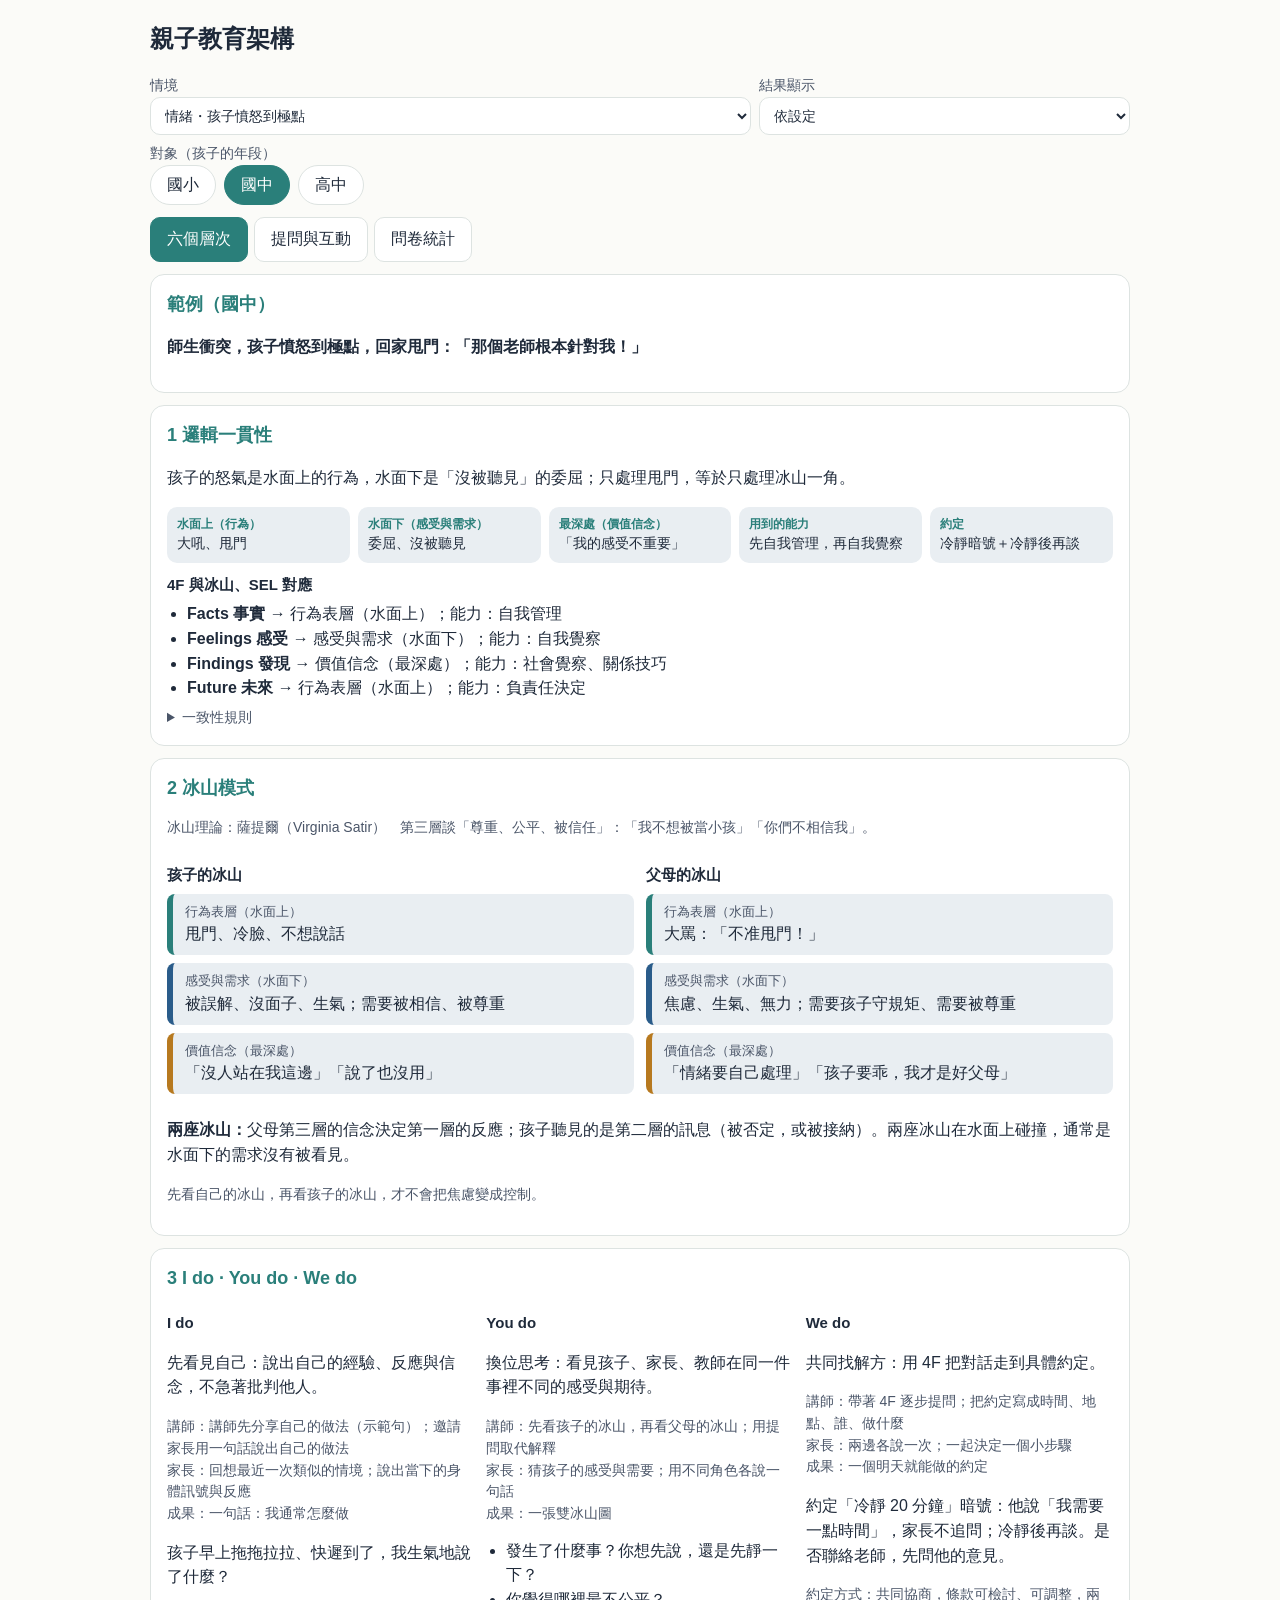
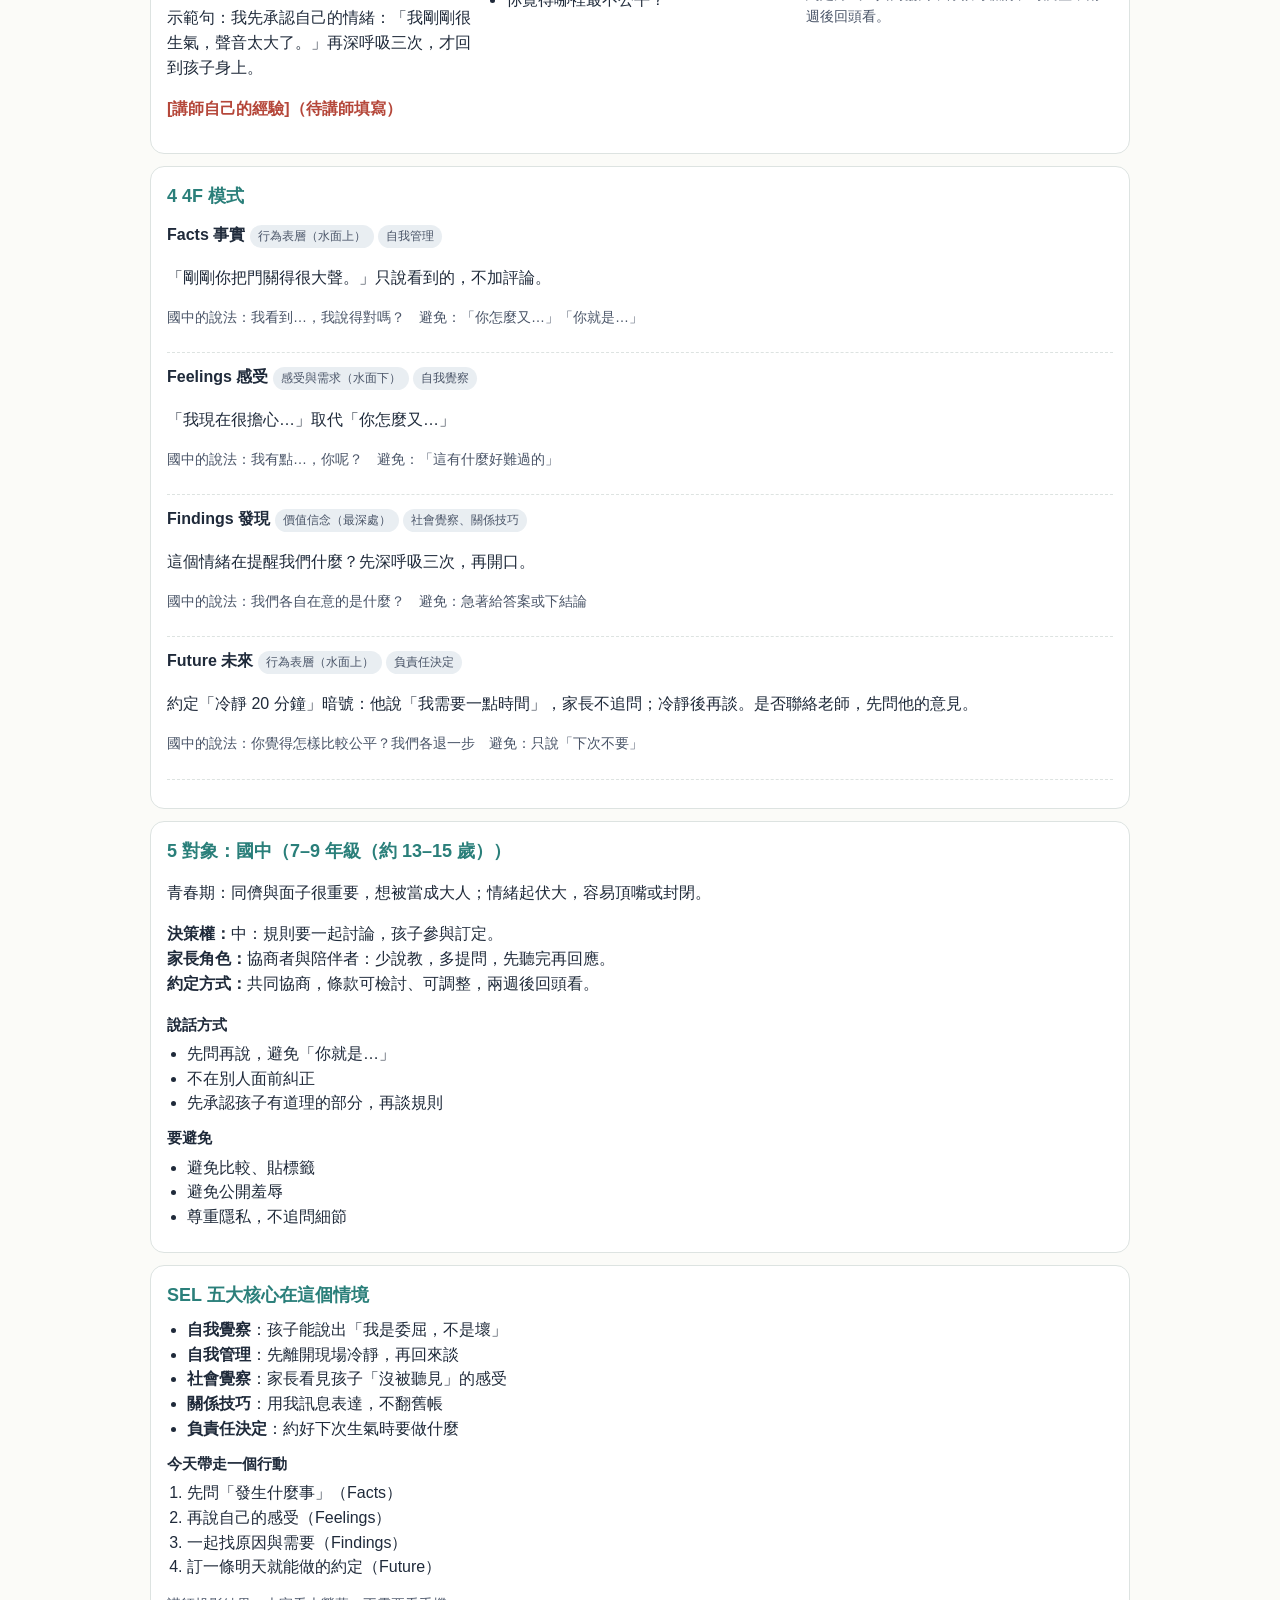
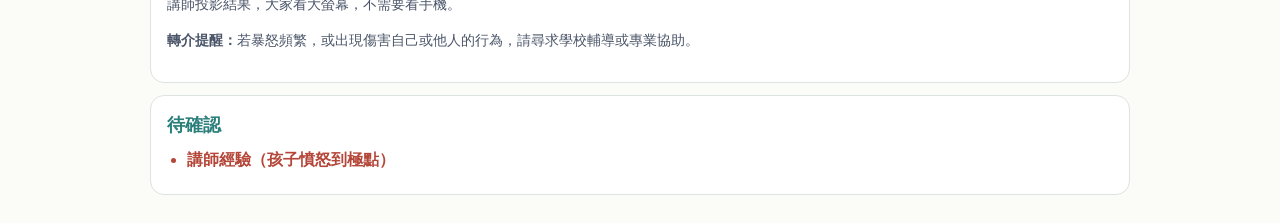
==== demo-offline.html @ 383fe9ce "升級為六個層次：邏輯一貫性、冰山、I do/You do/We do、4F、國小國中高中對象、提問互動；新增家長／學生問卷統計與落差分析，情境擴充為 8 個 Co-Authored-By: Claud" ====
<!doctype html>
<html lang="zh-Hant"><head><meta charset="utf-8"><meta name="viewport" content="width=device-width,initial-scale=1">
<title>親子教育架構</title>
<style>
:root{--ink:#1F2A3A;--mut:#4A5568;--line:#DDE3E1;--bg:#FBFBF8;--card:#fff;--teal:#2A7F7A;--amber:#B7791F;--red:#B5473A;--blue:#2A5C8A;--track:#E9EEF2}
@media (prefers-color-scheme: dark){:root:not([data-theme="light"]){--ink:#E6EDF3;--mut:#A9B4C2;--line:#2F3B4C;--bg:#161C26;--card:#1E2733;--teal:#5FC4BD;--amber:#E9B872;--red:#F08A7E;--blue:#7DB4E6;--track:#2C3745}}
:root[data-theme="dark"]{--ink:#E6EDF3;--mut:#A9B4C2;--line:#2F3B4C;--bg:#161C26;--card:#1E2733;--teal:#5FC4BD;--amber:#E9B872;--red:#F08A7E;--blue:#7DB4E6;--track:#2C3745}
*{box-sizing:border-box}
body{margin:0;background:var(--bg);color:var(--ink);font-family:'Noto Sans TC',Arial,sans-serif;padding:16px;line-height:1.55}
.wrap{max-width:980px;margin:0 auto}
h1{font-size:24px;margin:4px 0 10px}
h2{font-size:18px;color:var(--teal);margin:0 0 8px}
h3{font-size:15px;margin:10px 0 4px}
label{display:block;font-size:14px;color:var(--mut);margin-top:8px}
select,button,textarea,input[type=text]{font:inherit;padding:9px 10px;border-radius:10px;border:1px solid var(--line);background:var(--card);color:var(--ink);width:100%}
button{cursor:pointer;width:auto}
button.primary{background:var(--teal);color:#fff;border-color:var(--teal)}
.row{display:flex;gap:8px;flex-wrap:wrap;align-items:center}
.seg button{border-radius:999px;padding:7px 16px}
.seg button.on,.tabs button.on{background:var(--teal);color:#fff;border-color:var(--teal)}
.tabs{display:flex;gap:6px;margin:12px 0;flex-wrap:wrap}
.tabs button{border-radius:10px;padding:9px 16px}
.card{background:var(--card);border:1px solid var(--line);border-radius:14px;padding:16px;margin:12px 0}
.grid{display:grid;grid-template-columns:repeat(auto-fit,minmax(260px,1fr));gap:12px}
.layerrow{border-left:6px solid var(--teal);background:var(--track);border-radius:8px;padding:8px 12px;margin:8px 0}
.layerrow.l2{border-color:var(--blue)}.layerrow.l3{border-color:var(--amber)}
.layerrow small{display:block;color:var(--mut)}
.chain{display:flex;flex-wrap:wrap;gap:8px;align-items:stretch;margin:8px 0}
.chain div{flex:1 1 150px;background:var(--track);border-radius:10px;padding:8px 10px;font-size:14px}
.chain b{display:block;font-size:12px;color:var(--teal)}
.tag{display:inline-block;font-size:12px;padding:2px 8px;border-radius:999px;background:var(--track);color:var(--mut);margin:2px 4px 2px 0}
.tag.warn{background:#F6D8D3;color:#7A2A20}
.todo{color:var(--red);font-weight:700}
.mut{color:var(--mut);font-size:14px}
ul,ol{padding-left:20px;margin:6px 0}
.bar{display:flex;align-items:center;gap:8px;margin:3px 0;font-size:13px}
.bar .t{flex:0 0 36px;color:var(--mut)}
.bar .track{flex:1;height:14px;background:var(--track);border-radius:7px;overflow:hidden}
.bar .fill{height:100%;border-radius:7px}
.bar .v{flex:0 0 44px;text-align:right}
.item{margin:12px 0;padding-bottom:10px;border-bottom:1px dashed var(--line)}
.ok{color:var(--teal);font-weight:700}.bad{color:var(--red);font-weight:700}
.hidden{display:none}
.rank{display:flex;gap:10px;align-items:flex-start;margin:8px 0}
.rank .n{flex:0 0 28px;height:28px;border-radius:50%;background:var(--teal);color:#fff;text-align:center;line-height:28px;font-weight:700}
</style></head>
<body><div class="wrap">
<h1>親子教育架構</h1>
<div class="row">
  <div style="flex:2 1 260px"><label>情境<select id="sit"></select></label></div>
  <div style="flex:1 1 200px"><label>結果顯示<select id="rd"><option value="">依設定</option><option value="projector">講師投影</option><option value="phone">家長／學生看手機</option></select></label></div>
</div>
<label>對象（孩子的年段）</label>
<div class="row seg" id="aud"></div>
<div class="tabs" id="tabs"></div>
<div id="view"></div>
</div>
<script>window.FW_EMBED={
  "name": "親子教育架構",
  "version": "2.0.0",
  "status": "draft（待講師確認標註為 TODO 的欄位）",
  "layers": [
    {
      "id": "coherence",
      "label": "1 邏輯一貫性",
      "desc": "同一個情境，從行為到約定一條線走到底。"
    },
    {
      "id": "iceberg",
      "label": "2 冰山模式",
      "desc": "先孩子、後父母；三層：行為表層、感受與需求、價值信念。"
    },
    {
      "id": "stages",
      "label": "3 I do · You do · We do",
      "desc": "先看自己，再看對方，最後一起找解方。"
    },
    {
      "id": "fourF",
      "label": "4 4F 模式",
      "desc": "Facts → Feelings → Findings → Future，對應冰山由上往下再回到水面。"
    },
    {
      "id": "audience",
      "label": "5 對象：國小／國中／高中",
      "desc": "步驟不變，語氣、決策權與約定方式依年段調整。"
    },
    {
      "id": "interaction",
      "label": "6 提問與互動",
      "desc": "提問階梯、猜一猜、配對、排序、承諾；家長／學生問卷統計，並看見兩邊的落差。"
    }
  ],
  "core": {
    "stages": [
      {
        "id": "ido",
        "label": "I do",
        "purpose": "先看見自己：說出自己的經驗、反應與信念，不急著批判他人。",
        "leaderMoves": [
          "講師先分享自己的做法（示範句）",
          "邀請家長用一句話說出自己的做法"
        ],
        "participantMoves": [
          "回想最近一次類似的情境",
          "說出當下的身體訊號與反應"
        ],
        "output": "一句話：我通常怎麼做",
        "icebergLink": "先看自己的冰山（父母）"
      },
      {
        "id": "youdo",
        "label": "You do",
        "purpose": "換位思考：看見孩子、家長、教師在同一件事裡不同的感受與期待。",
        "leaderMoves": [
          "先看孩子的冰山，再看父母的冰山",
          "用提問取代解釋"
        ],
        "participantMoves": [
          "猜孩子的感受與需要",
          "用不同角色各說一句話"
        ],
        "output": "一張雙冰山圖",
        "icebergLink": "孩子的冰山 ⇄ 父母的冰山"
      },
      {
        "id": "wedo",
        "label": "We do",
        "purpose": "共同找解方：用 4F 把對話走到具體約定。",
        "leaderMoves": [
          "帶著 4F 逐步提問",
          "把約定寫成時間、地點、誰、做什麼"
        ],
        "participantMoves": [
          "兩邊各說一次",
          "一起決定一個小步驟"
        ],
        "output": "一個明天就能做的約定",
        "icebergLink": "把新做法帶回水面"
      }
    ],
    "fourF": [
      {
        "id": "facts",
        "label": "Facts 事實",
        "prompt": "發生了什麼事？只還原過程，不評論。",
        "avoid": "「你怎麼又…」「你就是…」"
      },
      {
        "id": "feelings",
        "label": "Feelings 感受",
        "prompt": "你當下的心情如何？哪一部分最挫折、最開心？",
        "avoid": "「這有什麼好難過的」"
      },
      {
        "id": "findings",
        "label": "Findings 發現",
        "prompt": "找出原因與需要：這個情緒或行為在提醒我們什麼？",
        "avoid": "急著給答案或下結論"
      },
      {
        "id": "future",
        "label": "Future 未來",
        "prompt": "約定具體的下一步：時間、地點、誰、做什麼。",
        "avoid": "只說「下次不要」"
      }
    ],
    "fourFOrder": [
      "facts",
      "feelings",
      "findings",
      "future"
    ],
    "fourFToIceberg": {
      "facts": "behavior",
      "feelings": "feeling",
      "findings": "belief",
      "future": "behavior"
    },
    "fourFToSEL": {
      "facts": [
        "self_management"
      ],
      "feelings": [
        "self_awareness"
      ],
      "findings": [
        "social_awareness",
        "relationship_skills"
      ],
      "future": [
        "responsible_decision"
      ]
    },
    "sel": [
      {
        "id": "self_awareness",
        "label": "自我覺察",
        "desc": "知道自己的情緒、想法與價值",
        "taiyu": "知輕重、幾兩重"
      },
      {
        "id": "self_management",
        "label": "自我管理",
        "desc": "調整情緒與行為，不被情緒牽著走",
        "taiyu": "知吃知穿，知分寸"
      },
      {
        "id": "social_awareness",
        "label": "社會覺察",
        "desc": "理解他人的立場與感受",
        "taiyu": "目色好"
      },
      {
        "id": "relationship_skills",
        "label": "關係技巧",
        "desc": "溝通、合作與解決衝突",
        "taiyu": "互相、人情留一線"
      },
      {
        "id": "responsible_decision",
        "label": "負責任決定",
        "desc": "考慮後果，做出合宜的選擇",
        "taiyu": "做人要有肩胛頭"
      }
    ],
    "iceberg": {
      "note": "冰山理論：薩提爾（Virginia Satir）",
      "layers": [
        {
          "id": "behavior",
          "label": "行為表層（水面上）",
          "desc": "看得到的：吼叫、拖延、頂嘴、冷戰。"
        },
        {
          "id": "feeling",
          "label": "感受與需求（水面下）",
          "desc": "委屈、焦慮、害怕、想被理解、想被認同。"
        },
        {
          "id": "belief",
          "label": "價值信念（最深處）",
          "desc": "「我必須…」「這樣才是好孩子」。"
        }
      ],
      "displayOrder": [
        "child",
        "parent"
      ],
      "interplay": "父母第三層的信念決定第一層的反應；孩子聽見的是第二層的訊息（被否定，或被接納）。兩座冰山在水面上碰撞，通常是水面下的需求沒有被看見。",
      "rule": "先看自己的冰山，再看孩子的冰山，才不會把焦慮變成控制。"
    },
    "systemLayers": [
      "家庭",
      "親子互動",
      "學校",
      "社會"
    ],
    "systemQuestion": "別只問「孩子為什麼這麼沒自制力」，先問「是什麼環境，讓他離不開？」",
    "coherenceRules": [
      "同一個情境從頭到尾只用一個例子，不中途換例。",
      "4F 與冰山對應：Facts→行為、Feelings→感受與需求、Findings→價值信念、Future→把新做法帶回水面。",
      "每個 SEL 核心在情境中都有具體的行動，五個同時運作。",
      "約定要包含時間、地點、誰、做什麼，並有檢討的時間。",
      "不同年段步驟順序不變，改變的是語氣、決策權與約定方式。"
    ],
    "closingSteps": [
      "先問「發生什麼事」（Facts）",
      "再說自己的感受（Feelings）",
      "一起找原因與需要（Findings）",
      "訂一條明天就能做的約定（Future）"
    ],
    "questionBank": {
      "elementary": {
        "behavior": [
          "發生了什麼事？你看到什麼？",
          "你做了什麼？"
        ],
        "feeling": [
          "你是生氣、難過，還是害怕？",
          "你身體哪裡有感覺？"
        ],
        "belief": [
          "你心裡有沒有想：我是不是…？",
          "你最希望大人怎麼做？"
        ],
        "future": [
          "我們選一個辦法試試看好嗎？",
          "你想選哪一個？"
        ]
      },
      "junior": {
        "behavior": [
          "剛剛發生了什麼？你想先說，還是先靜一下？",
          "當時你做了什麼？"
        ],
        "feeling": [
          "你當時最在意的是什麼？",
          "你心裡是什麼感覺？"
        ],
        "belief": [
          "你覺得哪裡最不公平？",
          "你希望別人怎麼看你？"
        ],
        "future": [
          "你覺得怎樣比較公平？",
          "我們各退一步，你想怎麼試？"
        ]
      },
      "senior": {
        "behavior": [
          "我想先確認事實，我理解的對嗎？",
          "你想怎麼描述剛剛的狀況？"
        ],
        "feeling": [
          "這件事讓你有什麼感覺？我擔心…，你怎麼看？",
          "你最需要什麼？"
        ],
        "belief": [
          "這件事對你重要在哪裡？",
          "你最在意的價值是什麼？"
        ],
        "future": [
          "你的提案是什麼？",
          "我能怎麼配合？"
        ]
      }
    },
    "interactionTemplates": [
      {
        "id": "poll",
        "type": "poll",
        "stage": "opening",
        "title": "最近有這種情況嗎？",
        "instruction": "勾選孩子最近一個月的情況（不記名）。"
      },
      {
        "id": "ido_scale",
        "type": "scale",
        "stage": "ido",
        "title": "當下的強度",
        "instruction": "遇到這種情況，我當下的情緒強度是 1–5？"
      },
      {
        "id": "ido_reflect",
        "type": "reflect",
        "stage": "ido",
        "title": "我通常怎麼做",
        "instruction": "用一句話說出你的做法。"
      },
      {
        "id": "youdo_guess",
        "type": "guess",
        "stage": "youdo",
        "title": "猜一猜孩子的冰山",
        "instruction": "先看行為，第二下揭曉感受與需求，第三下揭曉信念。",
        "reveal": "click"
      },
      {
        "id": "youdo_match",
        "type": "match",
        "stage": "youdo",
        "title": "放進冰山三層",
        "instruction": "把三句話分別放進冰山的三層。"
      },
      {
        "id": "youdo_roleswap",
        "type": "roleswap",
        "stage": "youdo",
        "title": "角色換位",
        "instruction": "用孩子、家長各說一句話。"
      },
      {
        "id": "wedo_order",
        "type": "order",
        "stage": "wedo",
        "title": "4F 排排看",
        "instruction": "把四句話排成 Facts → Feelings → Findings → Future。"
      },
      {
        "id": "wedo_commit",
        "type": "commit",
        "stage": "wedo",
        "title": "明天就能做的約定",
        "instruction": "寫下：時間、地點、誰、做什麼。"
      },
      {
        "id": "closing_reflect",
        "type": "reflect",
        "stage": "closing",
        "title": "我要帶走的一個行動",
        "instruction": "從今天的四個步驟中，選一個明天先做。"
      }
    ]
  },
  "audiences": {
    "elementary": {
      "label": "國小",
      "grades": "1–6 年級（約 7–12 歲）",
      "developmental": "情緒詞彙有限，需要大人幫忙命名情緒；規則與後果要具體、可看見；對「被愛、被肯定」非常敏感。",
      "autonomy": "低到中：大人主導，孩子在 2–3 個選項中選擇。",
      "parentRole": "示範者與引導者：先示範怎麼說，再邀請孩子跟著說。",
      "icebergDepth": "第三層用簡單句：「我是不是不夠好？」「爸媽是不是不喜歡我？」，不談抽象價值。",
      "language": [
        "短句，一次只問一件事",
        "用情緒卡、情緒溫度計（1–5）幫孩子找詞",
        "用「你是不是…？」給選項，少用「你為什麼…？」"
      ],
      "fourFStyle": {
        "facts": "我看到／我聽到…（一句話）",
        "feelings": "你是生氣、難過，還是害怕？",
        "findings": "你需要我陪你，還是需要一點時間？",
        "future": "我們從這兩個辦法選一個"
      },
      "interactionStyle": "圖卡、情緒溫度計、二選一",
      "contractStyle": "家長帶領、孩子二選一，貼在家裡，每天簡單檢查。",
      "cautions": [
        "避免長篇說理",
        "避免當眾糾正",
        "先安撫身體（抱一下、深呼吸），再說道理"
      ]
    },
    "junior": {
      "label": "國中",
      "grades": "7–9 年級（約 13–15 歲）",
      "developmental": "青春期：同儕與面子很重要，想被當成大人；情緒起伏大，容易頂嘴或封閉。",
      "autonomy": "中：規則要一起討論，孩子參與訂定。",
      "parentRole": "協商者與陪伴者：少說教，多提問，先聽完再回應。",
      "icebergDepth": "第三層談「尊重、公平、被信任」：「我不想被當小孩」「你們不相信我」。",
      "language": [
        "先問再說，避免「你就是…」",
        "不在別人面前糾正",
        "先承認孩子有道理的部分，再談規則"
      ],
      "fourFStyle": {
        "facts": "我看到…，我說得對嗎？",
        "feelings": "我有點…，你呢？",
        "findings": "我們各自在意的是什麼？",
        "future": "你覺得怎樣比較公平？我們各退一步"
      },
      "interactionStyle": "匿名投票、角色換位、情境選擇",
      "contractStyle": "共同協商，條款可檢討、可調整，兩週後回頭看。",
      "cautions": [
        "避免比較、貼標籤",
        "避免公開羞辱",
        "尊重隱私，不追問細節"
      ]
    },
    "senior": {
      "label": "高中",
      "grades": "10–12 年級（約 16–18 歲）",
      "developmental": "接近成人：在意自我認同與未來（升學、人生方向）；壓力來自課業與選擇；需要被當成對等的夥伴。",
      "autonomy": "高：孩子提案、為決定負責，家長提供資源與意見。",
      "parentRole": "顧問與後盾：先問「你需要我做什麼？」，徵求同意後才給建議。",
      "icebergDepth": "第三層可談價值與未來：「我的人生由誰決定？」「我必須成功才有價值嗎？」",
      "language": [
        "用平等的語氣：「我想跟你討論…」",
        "先徵求同意：「我可以說說我的擔心嗎？」",
        "決定權留給孩子，同時說明自己的底線"
      ],
      "fourFStyle": {
        "facts": "我想先確認事實…",
        "feelings": "我擔心…，你的想法是？",
        "findings": "這件事對你重要在哪裡？",
        "future": "你的提案是什麼？我能怎麼配合？"
      },
      "interactionStyle": "開放式討論、利弊分析、孩子提案",
      "contractStyle": "孩子先提案、家長回饋，設定檢核指標與例外條款。",
      "cautions": [
        "避免替孩子做決定",
        "避免用金錢或愛當條件",
        "涉及安全或健康時，說明底線並尋求專業協助"
      ]
    }
  },
  "survey": {
    "note": "與 sihu-parent-survey 的 config.js GROUPS 相同；選項文字必須完全一致。",
    "groups": [
      {
        "key": "emotion",
        "name": "情緒",
        "items": [
          "容易生氣、煩躁",
          "焦慮、緊張",
          "難過、低落",
          "課業升學壓力大",
          "不說出自己的感受",
          "沒有明顯困擾"
        ]
      },
      {
        "key": "behavior",
        "name": "行為",
        "items": [
          "衝動、頂嘴",
          "拖延、要一直催",
          "過度使用手機網路",
          "不遵守規範",
          "遇到困難就逃避",
          "沒有明顯困擾"
        ]
      },
      {
        "key": "social",
        "name": "人際",
        "items": [
          "與孩子溝通時，經常演變成責備、爭吵或冷戰",
          "與同學容易發生爭執或意見衝突",
          "覺得自己沒有知心朋友，或常感到被孤立",
          "曾遭遇言語嘲諷、排擠、欺負或網路霸凌",
          "不容易表達自己的想法，也不敢拒絕他人的要求",
          "家長與教師對孩子的管教方式或期待不同",
          "近期沒有明顯的人際互動困擾"
        ]
      }
    ],
    "optionalQuestions": [
      {
        "id": "grade",
        "text": "孩子目前就讀",
        "options": [
          "國小",
          "國中",
          "高中"
        ],
        "use": "依年段切換情境內容"
      }
    ],
    "respondents": [
      {
        "id": "parent",
        "label": "家長",
        "stem": "想一想孩子最近一個月的情況，有的就勾。"
      },
      {
        "id": "student",
        "label": "學生",
        "stem": "想一想你自己最近一個月的情況，有的就勾。不記名，不會知道是誰填的。"
      }
    ],
    "studentItems": {
      "容易生氣、煩躁": "我最近容易生氣、煩躁",
      "焦慮、緊張": "我常覺得焦慮、緊張",
      "難過、低落": "我常覺得難過、心情低落",
      "課業升學壓力大": "我覺得課業升學壓力很大",
      "不說出自己的感受": "我不太會說出自己的感受",
      "沒有明顯困擾": "我最近沒有明顯困擾",
      "衝動、頂嘴": "我有時候會衝動、忍不住頂嘴",
      "拖延、要一直催": "我常拖延，需要被一直催",
      "過度使用手機網路": "我常常滑手機、上網停不下來",
      "不遵守規範": "我常常覺得規定很難遵守",
      "遇到困難就逃避": "遇到困難，我會想逃避",
      "與孩子溝通時，經常演變成責備、爭吵或冷戰": "跟爸媽說話時，常常變成被罵、吵架或冷戰",
      "與同學容易發生爭執或意見衝突": "我跟同學容易吵架或意見不合",
      "覺得自己沒有知心朋友，或常感到被孤立": "我覺得沒有知心朋友，或常覺得被孤立",
      "曾遭遇言語嘲諷、排擠、欺負或網路霸凌": "我曾被嘲笑、排擠、欺負或遭到網路霸凌",
      "不容易表達自己的想法，也不敢拒絕他人的要求": "我不容易說出自己的想法，也不敢拒絕別人",
      "家長與教師對孩子的管教方式或期待不同": "我覺得爸媽和老師對我的要求或期待不一樣",
      "近期沒有明顯的人際互動困擾": "我最近沒有明顯的人際困擾"
    },
    "noneItems": [
      "沒有明顯困擾",
      "近期沒有明顯的人際互動困擾"
    ],
    "gapThreshold": 0.15,
    "payloadNote": "送到 Apps Script 時需在 Code.gs 新增 role 欄（parent/student）；本模組不修改 sihu-parent-survey。"
  },
  "situations": [
    {
      "id": "emotion_outburst",
      "domain": "emotion",
      "title": "孩子憤怒到極點",
      "storyline": "孩子的怒氣是水面上的行為，水面下是「沒被聽見」的委屈；只處理甩門，等於只處理冰山一角。",
      "surveyLink": {
        "emotion": [
          "容易生氣、煩躁"
        ],
        "behavior": [
          "衝動、頂嘴"
        ]
      },
      "chain": {
        "surface": "大吼、甩門",
        "below": "委屈、沒被聽見",
        "deep": "「我的感受不重要」",
        "skill": "先自我管理，再自我覺察",
        "agreement": "冷靜暗號＋冷靜後再談"
      },
      "triggerForParent": "孩子早上拖拖拉拉、快遲到了，我生氣地說了什麼？",
      "parentIceberg": {
        "behavior": "大罵：「不准甩門！」",
        "feeling": "焦慮、生氣、無力；需要孩子守規矩、需要被尊重",
        "belief": "「情緒要自己處理」「孩子要乖，我才是好父母」"
      },
      "idoModel": "我先承認自己的情緒：「我剛剛很生氣，聲音太大了。」再深呼吸三次，才回到孩子身上。",
      "lecturerExperience": {
        "status": "TODO",
        "text": "[講師自己的經驗]（待講師填寫）"
      },
      "byAudience": {
        "elementary": {
          "example": "孩子在學校被老師誤會，回家大哭、丟東西，說：「你們都不聽我說！」",
          "childIceberg": {
            "behavior": "大哭、丟東西",
            "feeling": "委屈、害怕；需要被抱一下、被相信",
            "belief": "「我是不是壞小孩？」「爸媽是不是不喜歡我？」"
          },
          "youDoQuestions": [
            "你是生氣，還是難過？",
            "你想先抱一下，還是先自己待一下？"
          ],
          "future": "一起選一個「生氣的小角落」，貼上情緒溫度計；氣到 4 分就去角落深呼吸三次。"
        },
        "junior": {
          "example": "師生衝突，孩子憤怒到極點，回家甩門：「那個老師根本針對我！」",
          "childIceberg": {
            "behavior": "甩門、冷臉、不想說話",
            "feeling": "被誤解、沒面子、生氣；需要被相信、被尊重",
            "belief": "「沒人站在我這邊」「說了也沒用」"
          },
          "youDoQuestions": [
            "發生了什麼事？你想先說，還是先靜一下？",
            "你覺得哪裡最不公平？"
          ],
          "future": "約定「冷靜 20 分鐘」暗號：他說「我需要一點時間」，家長不追問；冷靜後再談。是否聯絡老師，先問他的意見。"
        },
        "senior": {
          "example": "孩子與老師發生衝突後情緒失控，摔門離開：「你們都不懂，別管我！」",
          "childIceberg": {
            "behavior": "摔門、中斷對話",
            "feeling": "被否定、無力、覺得不被當成大人；需要被信任、需要自己處理的空間",
            "belief": "「我必須自己扛」「求助就是示弱」"
          },
          "youDoQuestions": [
            "你希望我現在做什麼：陪你、聽你說，還是先不要打擾？",
            "這件事你打算怎麼處理？需要我幫什麼？"
          ],
          "future": "由孩子提出處理方式（找老師談、找輔導老師、自己先冷靜），家長只在被邀請時協助，並約好三天後簡單回報。"
        }
      },
      "wedoScript": {
        "facts": "「剛剛你把門關得很大聲。」只說看到的，不加評論。",
        "feelings": "「我現在很擔心…」取代「你怎麼又…」",
        "findings": "這個情緒在提醒我們什麼？先深呼吸三次，再開口。"
      },
      "selMap": {
        "self_awareness": "孩子能說出「我是委屈，不是壞」",
        "self_management": "先離開現場冷靜，再回來談",
        "social_awareness": "家長看見孩子「沒被聽見」的感受",
        "relationship_skills": "用我訊息表達，不翻舊帳",
        "responsible_decision": "約好下次生氣時要做什麼"
      },
      "referralNote": "若暴怒頻繁，或出現傷害自己或他人的行為，請尋求學校輔導或專業協助。"
    },
    {
      "id": "exam_drop",
      "domain": "emotion",
      "title": "考試退步",
      "storyline": "分數是水面上的結果；水面下是「我不夠好」的羞愧。追問分數，孩子聽到的是「我讓你失望了」。",
      "surveyLink": {
        "emotion": [
          "課業升學壓力大",
          "難過、低落"
        ]
      },
      "chain": {
        "surface": "丟書包、說自己笨",
        "below": "挫折、羞愧、怕讓人失望",
        "deep": "「我是不是很笨？」",
        "skill": "自我覺察＋自我管理＋負責任決定",
        "agreement": "今晚訂正、一週後問老師、暫停追問分數"
      },
      "triggerForParent": "孩子段考退步，回家就把書包丟在地上。你第一句話是什麼？",
      "parentIceberg": {
        "behavior": "追問成績、比較、叨念「你到底有沒有用心」",
        "feeling": "失望、著急、擔心未來；需要孩子努力、需要被看見付出",
        "belief": "「成績代表努力」「不逼他，他就不會進步」"
      },
      "idoModel": "我先忍住追問分數，說：「看起來你今天很不好受。」",
      "lecturerExperience": {
        "status": "TODO",
        "text": "[講師自己的經驗]（待講師填寫）"
      },
      "byAudience": {
        "elementary": {
          "example": "小安段考數學考了 52 分，回家把書包丟在地上，大喊：「我就是笨，不想念了！」",
          "childIceberg": {
            "behavior": "丟書包、哭著說自己笨",
            "feeling": "挫折、羞愧；需要被抱抱、被肯定「你有努力」",
            "belief": "「我是不是很笨？」「考不好，媽媽會不喜歡我」"
          },
          "youDoQuestions": [
            "你覺得哪一題最難？",
            "你現在比較難過，還是比較生氣？"
          ],
          "future": "今晚先抱一下；隔天一起挑 3 題錯題訂正，用貼紙記錄進步，不比較分數。"
        },
        "junior": {
          "example": "孩子段考成績退步，把考卷塞進書包，說：「別問了，反正我就是不行。」",
          "childIceberg": {
            "behavior": "藏考卷、不想談",
            "feeling": "丟臉、挫折、怕被比較；需要被接納、需要面子被保護",
            "belief": "「成績不好就是失敗」「大家都比我強」"
          },
          "youDoQuestions": [
            "這次你自己怎麼看？",
            "你希望我怎麼陪你面對？"
          ],
          "future": "一週後一起看：孩子自己列出 2 個調整方法（如問老師、整理錯題），家長不追問分數，只問「需要我做什麼？」"
        },
        "senior": {
          "example": "孩子段考退步，晚上關在房裡，說：「我可能考不上想念的科系了。」",
          "childIceberg": {
            "behavior": "關在房裡、對話變少",
            "feeling": "焦慮、無力、害怕讓大家失望；需要被支持、需要看見其他可能",
            "belief": "「我必須成功才有價值」「失敗就沒有未來」"
          },
          "youDoQuestions": [
            "這次成績對你的目標有什麼影響？",
            "你想先分析原因，還是先休息一下？"
          ],
          "future": "孩子提出兩週調整計畫（時間、方法、求助對象），家長協助找資源（輔導老師、學長姊），每週 15 分鐘檢視一次。"
        }
      },
      "wedoScript": {
        "facts": "「我看到你回來後把書包丟在地上，也聽到你說自己很笨。」只說事實，不談分數。",
        "feelings": "「我看到你很挫折，我也有點擔心。」先說自己的感受，再問他的感受。",
        "findings": "這次錯在哪裡？是不會、粗心，還是害怕再次失敗？"
      },
      "selMap": {
        "self_awareness": "孩子說出「我很挫折，不是我很笨」",
        "self_management": "先離開房間冷靜，不再摔東西",
        "social_awareness": "孩子留意到媽媽也累、弟弟會害怕",
        "relationship_skills": "說「我現在需要一點時間，等一下再講」",
        "responsible_decision": "決定先訂正錯題，再去問老師"
      },
      "referralNote": "若情緒低落持續兩週以上、對任何事失去興趣，請尋求學校輔導或專業協助。"
    },
    {
      "id": "school_anxiety",
      "domain": "emotion",
      "title": "上學焦慮，說肚子痛",
      "storyline": "肚子痛是水面上的訊號；水面下是「怕被笑、怕出事」的不安。先相信身體的不舒服，再找原因。",
      "surveyLink": {
        "emotion": [
          "焦慮、緊張"
        ]
      },
      "chain": {
        "surface": "肚子痛、不想上學",
        "below": "害怕、怕被笑",
        "deep": "「去學校就會出事」",
        "skill": "自我覺察＋社會覺察",
        "agreement": "先和班導確認、約定不舒服時找誰"
      },
      "triggerForParent": "早上孩子說肚子痛，不想去學校。你會怎麼反應？",
      "parentIceberg": {
        "behavior": "先懷疑孩子裝病、催促、硬送去學校",
        "feeling": "著急、擔心、煩躁；需要孩子準時上學、需要確認他平安",
        "belief": "「不能讓他逃避」「逃避一次，以後就會更難」"
      },
      "idoModel": "我先說：「肚子痛一定很不舒服。」再慢慢問：「是不是有什麼事讓你擔心？」",
      "lecturerExperience": {
        "status": "TODO",
        "text": "[講師自己的經驗]（待講師填寫）"
      },
      "byAudience": {
        "elementary": {
          "example": "孩子晚上翻來覆去，早上抱著肚子說：「今天可以請假嗎？」",
          "childIceberg": {
            "behavior": "肚子痛、黏著家長、哭",
            "feeling": "害怕、不安；需要安全感、需要大人陪",
            "belief": "「離開爸媽會出事」「沒有人會幫我」"
          },
          "youDoQuestions": [
            "學校有什麼讓你不舒服的嗎？",
            "你比較怕早上，還是怕某一節課？"
          ],
          "future": "建立早晨小儀式（抱一下、說再見的暗號），並請班導在到校時給孩子一個固定的小任務。"
        },
        "junior": {
          "example": "孩子晚上睡不好，早上說肚子痛不想上學，不肯說原因。",
          "childIceberg": {
            "behavior": "拖延出門、不肯說原因",
            "feeling": "緊張、怕被笑、怕被排擠；需要被相信、需要不被追問的空間",
            "belief": "「說了也沒用」「去學校就會出事」"
          },
          "youDoQuestions": [
            "你願意說多少都可以，我想先聽你說。",
            "是人讓你擔心，還是事情？"
          ],
          "future": "家長先和班導確認校內狀況（先告知孩子），約定不舒服時可找輔導室或保健室，每週回顧一次。"
        },
        "senior": {
          "example": "孩子最近常說頭痛、胃痛，週一特別不想去學校，也不太說話。",
          "childIceberg": {
            "behavior": "身體不適、請假或早退增加",
            "feeling": "焦慮、倦怠、壓力大；需要被理解、需要喘息",
            "belief": "「我撐不下去也不能說」「別人都做得到」"
          },
          "youDoQuestions": [
            "最近有什麼事讓你特別累？",
            "你希望自己先處理，還是需要有人幫忙？"
          ],
          "future": "孩子與家長一起決定是否尋求輔導室或專業協助，並共同擬定一週的減壓安排。"
        }
      },
      "wedoScript": {
        "facts": "「你早上說肚子痛，最近晚上也睡不好。」只說發生的事，不下結論。",
        "feelings": "「我看到你很緊張，我也很擔心你。」先接住情緒，再談上學。",
        "findings": "害怕的是哪一件事？是同學、課業，還是某個老師或某個地方？"
      },
      "selMap": {
        "self_awareness": "孩子能說出「我是害怕，不是裝病」",
        "self_management": "用深呼吸與暗號穩住自己",
        "social_awareness": "家長看見孩子怕被笑、怕出事的感受",
        "relationship_skills": "說出「我需要你陪我走到教室」",
        "responsible_decision": "決定今天試著去學校，並約好不舒服時找誰"
      },
      "referralNote": "若焦慮持續超過兩週、影響睡眠或食慾，請轉介學校輔導或專業諮商。"
    },
    {
      "id": "procrastination",
      "domain": "behavior",
      "title": "拖延作業",
      "storyline": "拖延是行為，不是品格；水面下可能是怕做不好、不會做，或想奪回一點掌控感。先問原因，再談策略。",
      "surveyLink": {
        "behavior": [
          "拖延、要一直催",
          "遇到困難就逃避"
        ]
      },
      "chain": {
        "surface": "拖延作業、被催就生氣",
        "below": "壓力大、怕做不好、想要一點掌控",
        "deep": "「不做，就不會被說做不好」",
        "skill": "自我管理＋負責任決定",
        "agreement": "固定開始時間、家長只提醒一次、每週檢討"
      },
      "triggerForParent": "晚上九點，孩子還沒開始寫作業，你已經催了三次。你下一句會說什麼？",
      "parentIceberg": {
        "behavior": "碎念催促、責罵、威脅處罰",
        "feeling": "焦慮、憤怒、無助",
        "belief": "怕孩子的未來受影響；覺得他沒有自制力；想起自己小時候，感到落差"
      },
      "idoModel": "我先說：「我發現我一直在催你，其實是我在擔心。」",
      "lecturerExperience": {
        "status": "TODO",
        "text": "[講師自己的經驗]（待講師填寫）"
      },
      "byAudience": {
        "elementary": {
          "example": "孩子寫作業一直玩橡皮擦、喝水、上廁所，一個小時只寫了兩行。",
          "childIceberg": {
            "behavior": "一直分心、寫得很慢",
            "feeling": "不會做、怕寫錯；需要有人陪、需要被肯定「你有開始」",
            "belief": "「寫不好會被罵」"
          },
          "youDoQuestions": [
            "哪一題你不知道怎麼開始？",
            "你想要我坐在旁邊，還是你先試試看？"
          ],
          "future": "用計時器分段：先寫 10 分鐘、休息 3 分鐘，完成後貼一張貼紙，每天固定同一個時間寫作業。"
        },
        "junior": {
          "example": "孩子一回家就先滑手機，作業拖到晚上十點，被催就生氣：「我知道啦！」",
          "childIceberg": {
            "behavior": "拖延作業、被催就頂嘴",
            "feeling": "壓力大、怕做不好、想先逃開；想要一點自己能決定的時間",
            "belief": "「不做，就不會被說做不好」；用拖延保護自己、換回一點掌控感"
          },
          "youDoQuestions": [
            "拖在哪一科、哪一段時間最明顯？",
            "你覺得什麼時間寫比較有效率？"
          ],
          "future": "放學先休息 30 分鐘，晚上 7 點開始寫、手機放客廳；先寫最難的 15 分鐘，寫不完先說一聲；家長只提醒一次、不碎念；每週日晚上 15 分鐘檢討。"
        },
        "senior": {
          "example": "孩子準備考試卻一直拖延，滑手機到深夜，說：「我知道要唸，但就是不想開始。」",
          "childIceberg": {
            "behavior": "知道該做卻拖延、熬夜",
            "feeling": "焦慮、怕失敗、想逃開；需要有人理解壓力",
            "belief": "「做了也不一定有用」「開始就得做到完美」"
          },
          "youDoQuestions": [
            "最難開始的是哪一部分？",
            "你想自己規劃，還是想先討論看看？"
          ],
          "future": "孩子自訂每週讀書計畫與檢核點，家長只問「需要我幫什麼？」；若連續兩週無法執行，再一起調整或尋求輔導資源。"
        }
      },
      "reasonsToCheck": [
        "挫折感",
        "不會做、缺乏方法",
        "注意力困難",
        "親子衝突後的抗拒",
        "對課業失去動機"
      ],
      "wedoScript": {
        "facts": "這週有幾天作業拖到晚上 9 點後才開始寫？通常拖在哪一科、哪個時段？",
        "feelings": "家長擔心孩子睡太晚、壓力大；孩子覺得一直被催、怕做不好。",
        "findings": "拖延卡在哪裡？是不會做、太累、被手機分心，還是不知道從哪裡開始？"
      },
      "selMap": {
        "self_awareness": "孩子能說出「我是怕做不好，不是懶」",
        "self_management": "用計時器與固定時段穩住自己",
        "social_awareness": "家長看見孩子「被催」的壓力",
        "relationship_skills": "說「我先寫 15 分鐘，寫不完再跟你說」",
        "responsible_decision": "決定開始時間與手機放哪裡"
      },
      "referralNote": "若懷疑注意力或學習困難，請轉介學校輔導。"
    },
    {
      "id": "phone_conflict",
      "domain": "behavior",
      "title": "手機使用與親子衝突",
      "leadIn": "行為領域的延伸：手機衝突常和拖延、睡眠與情緒有同一個根源，也要看環境。",
      "systemView": true,
      "storyline": "手機衝突不只是孩子的自制力：先看兩座冰山，再看系統（家庭、學校、社會）。先理解，再管理＋約定。",
      "surveyLink": {
        "behavior": [
          "過度使用手機網路"
        ]
      },
      "chain": {
        "surface": "停不下來、被提醒就頂嘴",
        "below": "無聊、壓力大、想被連結",
        "deep": "「手機是我唯一能放鬆的地方」",
        "skill": "自我管理＋關係技巧",
        "agreement": "3C 約定（時間、地點、時長＋修復），父母一起遵守"
      },
      "triggerForParent": "晚上十一點，孩子還躲在棉被裡玩手機，一開口就大吼：「不要管我！」",
      "parentIceberg": {
        "behavior": "反覆提醒、沒收手機、爭吵",
        "feeling": "焦慮、挫折、擔心；需要孩子能自我控制",
        "belief": "「手機會毀了孩子」「不管就是放任」"
      },
      "idoModel": "我先檢查自己：我自己晚上也滑手機嗎？孩子看著我們學。",
      "lecturerExperience": {
        "status": "TODO",
        "text": "[講師自己的經驗]（待講師填寫）"
      },
      "byAudience": {
        "elementary": {
          "example": "孩子放學後一直要玩平板，時間到了不肯關，哭鬧：「再五分鐘！」",
          "childIceberg": {
            "behavior": "不肯關、哭鬧",
            "feeling": "還沒玩夠、不想被打斷；需要被預告、需要好好結束",
            "belief": "「爸媽就是不讓我開心」"
          },
          "youDoQuestions": [
            "你最喜歡玩的是哪一個遊戲？",
            "關掉之前，你需要先做什麼才會比較容易結束？"
          ],
          "future": "家長主導「使用前約定」：玩多久、用計時器、時間到有 2 分鐘收尾，完成後有替代活動（桌遊、戶外）；全家共用手機放置處。"
        },
        "junior": {
          "example": "孩子因手機使用與父母吵架：「你們都管我，自己也一直在滑手機！」",
          "childIceberg": {
            "behavior": "一有空就滑手機、被提醒就頂嘴",
            "feeling": "無聊、壓力大、需要被連結；需要一點自主與放鬆",
            "belief": "「手機是我唯一能放鬆的地方」「大人都不懂我」"
          },
          "youDoQuestions": [
            "你在手機上最想做什麼？",
            "什麼時候最容易停不下來？"
          ],
          "future": "全家一起訂 3C 約定（時間、地點、時長＋修復），父母也一起遵守；兩週後一起檢討。"
        },
        "senior": {
          "example": "孩子熬夜滑手機，白天精神不好，被提醒就說：「這是我的事。」",
          "childIceberg": {
            "behavior": "熬夜、白天疲憊、拒絕討論",
            "feeling": "壓力大、想逃開、想要自己的空間；需要被尊重",
            "belief": "「我有權決定自己的時間」「大人只想控制我」"
          },
          "youDoQuestions": [
            "你覺得現在的手機使用對睡眠、學業有什麼影響？",
            "如果由你設計一套規則，你會怎麼訂？"
          ],
          "future": "孩子提出自己的使用規則與睡眠目標，家長說明底線（睡眠與安全），雙方約定檢視指標與調整方式；必要時尋求輔導資源。"
        }
      },
      "wedoScript": {
        "facts": "每天用幾小時？什麼時候用、在哪裡用？",
        "feelings": "用的時候、被提醒或被限制的時候，各自是什麼感覺？",
        "findings": "什麼時候最容易停不下來？背後需要的是什麼？"
      },
      "selMap": {
        "self_awareness": "孩子能說出「我是想放鬆／想被連結」",
        "self_management": "時間到前用計時器、自己按下結束",
        "social_awareness": "家長看見孩子需要連結與紓壓",
        "relationship_skills": "用我訊息討論，不用沒收當威脅",
        "responsible_decision": "共同決定使用時段與睡前放置處"
      },
      "referralNote": "若無法控制使用、嚴重影響睡眠或社交，請尋求學校輔導或專業協助。"
    },
    {
      "id": "family_rules",
      "domain": "behavior",
      "title": "家庭規範被挑戰",
      "storyline": "規範被挑戰，常是因為「規則沒有一起訂」或「大人也沒做到」。先看規則的來源，再一起修訂。",
      "surveyLink": {
        "behavior": [
          "不遵守規範",
          "衝動、頂嘴"
        ]
      },
      "chain": {
        "surface": "頂嘴、不遵守",
        "below": "被管太多、想被尊重",
        "deep": "「規定只針對我」",
        "skill": "關係技巧＋負責任決定",
        "agreement": "一起修訂規則、大人也遵守、每週檢討"
      },
      "triggerForParent": "家裡有規定餐桌時間不滑手機，孩子卻一直拿著手機，被提醒就頂嘴。你會怎麼處理？",
      "parentIceberg": {
        "behavior": "一直唸、罵人、乾脆不管了",
        "feeling": "生氣、無力、覺得權威被挑戰；需要規矩被尊重、需要家人一起遵守",
        "belief": "「大人說了就要算」「不管就是放縱」"
      },
      "idoModel": "我先檢查：這條規則是誰訂的？我自己有做到嗎？",
      "lecturerExperience": {
        "status": "TODO",
        "text": "[講師自己的經驗]（待講師填寫）"
      },
      "byAudience": {
        "elementary": {
          "example": "孩子吃飯時一直離開座位，被提醒就說：「我不要吃了！」",
          "childIceberg": {
            "behavior": "離座、拒絕吃飯",
            "feeling": "不想被管、想玩；需要被注意、需要有趣的規則",
            "belief": "「爸媽只會叫我」"
          },
          "youDoQuestions": [
            "你覺得吃飯時最難做到哪一件事？",
            "你想用貼紙表，還是計時器？"
          ],
          "future": "全家一起畫「餐桌小約定」（3 條以內），完成給貼紙，大人也要遵守。"
        },
        "junior": {
          "example": "吃飯時一直滑手機，被提醒就頂嘴：「不要管我！」",
          "childIceberg": {
            "behavior": "頂嘴、滑手機、故意不理",
            "feeling": "不服氣、煩、覺得被管太多；需要被尊重、需要自己能決定一些事",
            "belief": "「規定只針對我」「反正說了也沒用」"
          },
          "youDoQuestions": [
            "你覺得這條規定哪裡不合理？",
            "如果是你，你希望大人怎麼提醒你？"
          ],
          "future": "全家一起修訂餐桌規則，大人也一起遵守；每週家庭會議檢討一次。"
        },
        "senior": {
          "example": "孩子晚歸又不說去哪，被問就說：「我已經長大了。」",
          "childIceberg": {
            "behavior": "晚歸、不報備、拒絕被問",
            "feeling": "想要自由、被管束的煩躁；需要被信任、被當成大人",
            "belief": "「報備就是不被信任」「我能為自己負責」"
          },
          "youDoQuestions": [
            "你覺得怎樣的報備方式，你比較能接受？",
            "什麼情況下，你會希望家人知道你在哪裡？"
          ],
          "future": "孩子提出報備方式（訊息、定位分享或回家時間），家長說明安全底線，雙方約定異常處理流程並定期檢討。"
        }
      },
      "reasonsToCheck": [
        "規定沒有一起討論過",
        "規定對大人和孩子不一樣",
        "孩子用對抗來守住自主",
        "親子衝突後的抗拒"
      ],
      "wedoScript": {
        "facts": "「我看到（具體行為），我們之前約好的是（規則）。」只說事實，不評論。",
        "feelings": "「我有點生氣，也很想跟你好好相處。」再聽他說。",
        "findings": "規定是怎麼來的？大家都覺得公平嗎？哪一條最難做到？"
      },
      "selMap": {
        "self_awareness": "孩子能說出「我不是故意跟你對著幹，是覺得被管太多」",
        "self_management": "被提醒時先停三秒，再回應",
        "social_awareness": "家長看見孩子想被尊重、想有自主",
        "relationship_skills": "用提議代替頂嘴與命令",
        "responsible_decision": "一起訂規則、大人也一起遵守"
      },
      "referralNote": null
    },
    {
      "id": "interpersonal_conflict",
      "domain": "interpersonal",
      "title": "人際衝突與不敢表達",
      "storyline": "孩子不說，不是沒想法，常是怕被否定、怕麻煩別人；父母急著建議，孩子就更不說了。",
      "surveyLink": {
        "social": [
          "與孩子溝通時，經常演變成責備、爭吵或冷戰",
          "不容易表達自己的想法，也不敢拒絕他人的要求"
        ]
      },
      "chain": {
        "surface": "不敢表達、默默配合",
        "below": "害怕被討厭、孤單、委屈",
        "deep": "「表達意見會被討厭」",
        "skill": "關係技巧＋社會覺察",
        "agreement": "每週一次，孩子先說、家長只聽"
      },
      "triggerForParent": "孩子放學很生氣：「我再也不要跟小明當朋友了！他當著大家的面笑我！」你會先說什麼？",
      "parentIceberg": {
        "behavior": "責備多於傾聽、急著給建議",
        "feeling": "擔心、著急、無力；需要確認孩子平安、需要被孩子信任",
        "belief": "「大人的話不能質疑」「為孩子好，就要管」"
      },
      "idoModel": "我先練習只聽不建議：「然後呢？」「那時候你心裡怎麼樣？」",
      "lecturerExperience": {
        "status": "TODO",
        "text": "[講師自己的經驗]（待講師填寫）"
      },
      "byAudience": {
        "elementary": {
          "example": "孩子放學噘著嘴：「小明今天不跟我玩了！」再問他，他說：「沒事。」",
          "childIceberg": {
            "behavior": "不想說、悶悶不樂",
            "feeling": "孤單、難過；需要有人陪、需要被接納",
            "belief": "「我是不是很討人厭？」"
          },
          "youDoQuestions": [
            "今天誰跟你玩了？誰沒有？",
            "你現在比較難過，還是比較生氣？"
          ],
          "future": "每天睡前五分鐘「今日三件事」：一件開心、一件不開心、一件想感謝；家長先分享自己的，再邀請孩子。"
        },
        "junior": {
          "example": "孩子放學很生氣：「我再也不要跟小明當朋友了！他當著大家的面笑我！」",
          "childIceberg": {
            "behavior": "不敢表達意見、默默配合",
            "feeling": "害怕被討厭、孤單、委屈；需要被接納、有歸屬感",
            "belief": "「表達意見會被討厭」「不要給別人添麻煩」"
          },
          "youDoQuestions": [
            "你想先說，還是先安靜一下？",
            "當時你最希望別人怎麼做？"
          ],
          "future": "每週一次，孩子先說一件想說的事，家長只聽、不急著評論。"
        },
        "senior": {
          "example": "孩子在社團被同學排擠，回家卻只說：「沒事，我自己處理。」",
          "childIceberg": {
            "behavior": "報喜不報憂、自己扛",
            "feeling": "孤單、羞愧、不想讓家人擔心；需要被信任、需要有人在",
            "belief": "「我必須自己解決」「讓家人擔心是我的錯」"
          },
          "youDoQuestions": [
            "你想自己處理，還是想聽聽我的想法？",
            "如果需要幫忙，你希望我怎麼幫？"
          ],
          "future": "約定兩個暗號：「需要你聽我說」「需要你給建議」；孩子選擇當下要哪一種，家長照做，每兩週簡單聊一次近況。"
        }
      },
      "wedoScript": {
        "facts": "「你最近回家都不說話，怎麼了嗎？」不評論、不猜想。",
        "feelings": "「我擔心你覺得不能說…」「你是不是怕說了會被罵？」先聽完再回應。",
        "findings": "是怕被否定、怕麻煩別人，還是覺得大人的話不能質疑？"
      },
      "selMap": {
        "self_awareness": "孩子能說出「我是怕被討厭，不是沒意見」",
        "self_management": "聽完再回應，不急著建議",
        "social_awareness": "家長看見孩子怕麻煩別人的心情",
        "relationship_skills": "用「我想…」「我擔心…」開頭",
        "responsible_decision": "約定每週一次孩子先說"
      },
      "referralNote": null
    },
    {
      "id": "peer_isolation",
      "domain": "interpersonal",
      "title": "被排擠、孤立或網路霸凌",
      "storyline": "被排擠或霸凌的孩子常不說：怕被說「太敏感」、怕事情更糟。先讓孩子知道「不是你的錯」，再一起決定怎麼處理與通報。",
      "surveyLink": {
        "social": [
          "覺得自己沒有知心朋友，或常感到被孤立",
          "曾遭遇言語嘲諷、排擠、欺負或網路霸凌"
        ]
      },
      "chain": {
        "surface": "不想上學、怕手機響、不想談",
        "below": "孤單、羞愧、害怕被報復",
        "deep": "「是我不好，大家才不喜歡我」",
        "skill": "社會覺察＋負責任決定",
        "agreement": "保存紀錄、一起決定通報時機與對象"
      },
      "triggerForParent": "孩子最近不想去學校，手機一響就緊張，問他又說沒事。你會先怎麼做？",
      "parentIceberg": {
        "behavior": "追問是誰、急著去學校理論、叫孩子「反擊回去」",
        "feeling": "心疼、憤怒、無力；需要保護孩子、需要事情被解決",
        "belief": "「不能讓孩子被欺負」「我要立刻解決」"
      },
      "idoModel": "我先深呼吸，告訴孩子：「謝謝你讓我知道，這不是你的錯，我們一起想辦法。」",
      "lecturerExperience": {
        "status": "TODO",
        "text": "[講師自己的經驗]（待講師填寫）"
      },
      "byAudience": {
        "elementary": {
          "example": "孩子說：「同學都不跟我玩，還叫我的綽號。」說完又哭著說：「不要跟老師說！」",
          "childIceberg": {
            "behavior": "不想上學、哭、怕被告狀",
            "feeling": "孤單、羞愧、害怕被報復；需要被保護、需要被相信",
            "belief": "「是我不好，大家才不喜歡我」"
          },
          "youDoQuestions": [
            "今天在學校，誰對你好？",
            "你最怕的是哪一件事？"
          ],
          "future": "家長先與班導聯絡（先告訴孩子），約定學校可以找的大人；在家記錄事件（時間、人、事）。"
        },
        "junior": {
          "example": "孩子在班級群組被嘲笑、被排除在外，手機一響就緊張。",
          "childIceberg": {
            "behavior": "關掉手機、拒絕談論、不想去學校",
            "feeling": "羞愧、憤怒、孤單；需要被相信、需要保有尊嚴",
            "belief": "「說了只會更糟」「是不是我真的有問題？」"
          },
          "youDoQuestions": [
            "你想要我只是聽，還是想一起想辦法？",
            "你覺得誰可以幫上忙？"
          ],
          "future": "保留截圖與紀錄；與孩子一起決定通報時機與對象（導師、輔導室），並確保孩子在過程中有發言權。"
        },
        "senior": {
          "example": "孩子被同儕冷處理與網路嘲諷，變得沉默，說：「這種事很小，我可以處理。」",
          "childIceberg": {
            "behavior": "沉默、獨來獨往、成績下滑",
            "feeling": "孤立、無力、被否定；需要被看見、需要有人站在他這邊",
            "belief": "「求助就是無能」「這是我自己的問題」"
          },
          "youDoQuestions": [
            "最近有人讓你不舒服嗎？",
            "你想怎麼處理？需要我提供什麼資源？"
          ],
          "future": "孩子主導處理方式，家長協助保存證據並連結輔導室與專業資源；若涉及人身安全或持續霸凌，依校園霸凌規定通報。"
        }
      },
      "wedoScript": {
        "facts": "「我注意到你最近不太想去學校，也常常看著手機。」不評論、不逼問。",
        "feelings": "「我很擔心你，也想知道你心裡怎麼樣。」先接住，再問。",
        "findings": "是誰、什麼事、發生多久了？你最怕的是什麼？"
      },
      "selMap": {
        "self_awareness": "孩子能說出「我是被排擠，不是我不好」",
        "self_management": "先穩住情緒，不立刻回擊或刪訊息",
        "social_awareness": "家長看見孩子的孤單與害怕",
        "relationship_skills": "說出「我需要你站在我這邊」",
        "responsible_decision": "一起決定保存紀錄、通報時機與對象"
      },
      "referralNote": "涉及霸凌、傷害或網路攻擊時，請保存證據並通報學校（導師、輔導室、學務處）；若有自傷想法，請立即尋求專業協助。"
    }
  ],
  "tbdFields": {
    "3C": {
      "status": "TODO",
      "proposal": "家庭 3C 約定：時間（什麼時候可以用、不能用）、地點（哪些地方不使用）、時長（用多久後休息、怎麼提醒自己結束）；沒做到時怎麼修復。",
      "note": "3C 的定義待講師確認後再定稿。"
    }
  },
  "settings": {
    "resultsDisplay": "projector",
    "resultsNote": "由講師投影結果（觀眾不看手機）；或設為 phone 讓家長在手機上看自己的選項。",
    "iceExampleReplacement": "學校體育館的牆面髒亂（建議替代「鳥屎」的用語，待確認）",
    "deckVariant": "web",
    "defaultAudience": "junior"
  }
};</script>
<script>// 親子教育架構 v2：依「情境 × 年段」產生六個層次的內容，並處理家長／學生問卷統計
// 用法：const plan = ParentingFramework.buildPlan(fw, { situation: 'procrastination', audience: 'junior' });
(function (root, factory) {
  if (typeof module === 'object' && module.exports) module.exports = factory();
  else root.ParentingFramework = factory();
})(typeof self !== 'undefined' ? self : this, function () {

  const AUDIENCES = ['elementary', 'junior', 'senior'];
  const LAYER_IDS = ['behavior', 'feeling', 'belief'];

  function getSituation(fw, id) {
    const s = fw.situations.find(x => x.id === id);
    if (!s) throw new Error('找不到情境：' + id);
    return s;
  }
  function pickAudience(fw, a) { return fw.audiences[a] ? a : fw.settings.defaultAudience; }
  function selLabel(fw, id) { const x = fw.core.sel.find(s => s.id === id); return x ? x.label : id; }
  function icebergLabel(fw, id) { const x = fw.core.iceberg.layers.find(l => l.id === id); return x ? x.label : id; }

  // ───────── 六個層次的內容 ─────────
  function buildCoherence(fw, s, aud) {
    const f = fw.core;
    return {
      storyline: s.storyline,
      chain: [
        { label: '水面上（行為）', text: s.chain.surface },
        { label: '水面下（感受與需求）', text: s.chain.below },
        { label: '最深處（價值信念）', text: s.chain.deep },
        { label: '用到的能力', text: s.chain.skill },
        { label: '約定', text: s.chain.agreement }
      ],
      fourFPath: f.fourFOrder.map(id => ({
        step: f.fourF.find(x => x.id === id).label,
        iceberg: icebergLabel(fw, f.fourFToIceberg[id]),
        sel: f.fourFToSEL[id].map(x => selLabel(fw, x))
      })),
      rules: f.coherenceRules
    };
  }

  function buildIceberg(fw, s, a) {
    const v = s.byAudience[a], ic = fw.core.iceberg, qb = fw.core.questionBank[a];
    return {
      note: ic.note, layers: ic.layers, displayOrder: ic.displayOrder,
      child: v.childIceberg, parent: s.parentIceberg,
      interplay: ic.interplay, rule: ic.rule,
      depthNote: fw.audiences[a].icebergDepth,
      questions: { behavior: qb.behavior, feeling: qb.feeling, belief: qb.belief }
    };
  }

  function buildFourF(fw, s, a) {
    const f = fw.core, v = s.byAudience[a], st = fw.audiences[a].fourFStyle;
    return f.fourFOrder.map(id => {
      const meta = f.fourF.find(x => x.id === id);
      return {
        id, label: meta.label, prompt: meta.prompt, avoid: meta.avoid,
        script: id === 'future' ? v.future : s.wedoScript[id],
        stem: st[id],
        iceberg: icebergLabel(fw, f.fourFToIceberg[id]),
        sel: f.fourFToSEL[id].map(x => selLabel(fw, x)),
        questions: f.questionBank[a][id === 'facts' ? 'behavior' : id === 'feelings' ? 'feeling' : id === 'findings' ? 'belief' : 'future']
      };
    });
  }

  function buildStages(fw, s, a) {
    const v = s.byAudience[a];
    return fw.core.stages.map(st => {
      const base = Object.assign({}, st);
      if (st.id === 'ido') base.content = { trigger: s.triggerForParent, model: s.idoModel, experience: s.lecturerExperience, parentIceberg: s.parentIceberg };
      if (st.id === 'youdo') base.content = { example: v.example, questions: v.youDoQuestions, reasons: s.reasonsToCheck || null, referral: s.referralNote || null };
      if (st.id === 'wedo') base.content = { future: v.future, contractStyle: fw.audiences[a].contractStyle };
      return base;
    });
  }

  function buildAudience(fw, a) {
    const x = fw.audiences[a];
    return { id: a, label: x.label, grades: x.grades, developmental: x.developmental, autonomy: x.autonomy,
      parentRole: x.parentRole, language: x.language, contractStyle: x.contractStyle, cautions: x.cautions, interactionStyle: x.interactionStyle };
  }

  // ───────── 提問與互動 ─────────
  function buildInteractions(fw, sid, audience) {
    const s = getSituation(fw, sid), a = pickAudience(fw, audience), v = s.byAudience[a];
    const T = id => fw.core.interactionTemplates.find(t => t.id === id);
    const out = [];
    const pollOptions = [];
    Object.keys(s.surveyLink).forEach(g => s.surveyLink[g].forEach(item => pollOptions.push({ group: g, item })));
    out.push(Object.assign({}, T('poll'), { data: { options: pollOptions } }));
    out.push(Object.assign({}, T('ido_scale'), { data: { min: 1, max: 5, labels: ['很平靜', '很激動'] } }));
    out.push(Object.assign({}, T('ido_reflect'), { data: { model: s.idoModel, experience: s.lecturerExperience } }));
    out.push(Object.assign({}, T('youdo_guess'), { data: { example: v.example, steps: [
      { layer: 'behavior', label: '看到的行為', text: v.childIceberg.behavior },
      { layer: 'feeling', label: '感受與需求', text: v.childIceberg.feeling },
      { layer: 'belief', label: '價值信念', text: v.childIceberg.belief }] } }));
    out.push(Object.assign({}, T('youdo_match'), { data: { layers: fw.core.iceberg.layers, items: [
      { text: v.childIceberg.behavior, answer: 'behavior' },
      { text: v.childIceberg.feeling, answer: 'feeling' },
      { text: v.childIceberg.belief, answer: 'belief' }] } }));
    out.push(Object.assign({}, T('youdo_roleswap'), { data: { roles: [
      { role: '孩子', hint: v.childIceberg.belief },
      { role: '家長', hint: s.parentIceberg.belief }] } }));
    out.push(Object.assign({}, T('wedo_order'), { data: { items: fw.core.fourFOrder.map((id, i) => ({
      text: id === 'future' ? v.future : s.wedoScript[id], answer: i + 1,
      label: fw.core.fourF.find(x => x.id === id).label })) } }));
    out.push(Object.assign({}, T('wedo_commit'), { data: { fields: ['時間', '地點', '誰', '做什麼'], example: v.future } }));
    out.push(Object.assign({}, T('closing_reflect'), { data: { options: fw.core.closingSteps } }));
    // 提問階梯：由水面上往水面下，再回到水面
    const qb = fw.core.questionBank[a];
    out.push({ id: 'ladder', type: 'ladder', stage: 'all', title: '提問階梯（' + fw.audiences[a].label + '）',
      instruction: '依序往水面下問，最後回到水面訂約定。',
      data: { rungs: [
        { layer: '行為表層', questions: qb.behavior },
        { layer: '感受與需求', questions: qb.feeling },
        { layer: '價值信念', questions: qb.belief },
        { layer: '回到水面（約定）', questions: qb.future },
        { layer: '這個情境專用', questions: v.youDoQuestions }] } });
    return out;
  }

  // ───────── 組合：整個情境 ─────────
  function buildPlan(fw, opts) {
    const s = getSituation(fw, opts.situation), a = pickAudience(fw, opts.audience);
    const rd = opts.resultsDisplay || fw.settings.resultsDisplay;
    const layers = {
      coherence: buildCoherence(fw, s, a),
      iceberg: buildIceberg(fw, s, a),
      stages: buildStages(fw, s, a),
      fourF: buildFourF(fw, s, a),
      audience: buildAudience(fw, a),
      interaction: buildInteractions(fw, s.id, a)
    };
    const extras = {
      leadIn: s.leadIn || null,
      system: s.systemView ? { layers: fw.core.systemLayers, question: fw.core.systemQuestion } : null,
      sel: fw.core.sel.map(x => ({ id: x.id, label: x.label, desc: x.desc, inThisCase: s.selMap[x.id] })),
      closing: fw.core.closingSteps,
      results: { display: rd, text: rd === 'phone' ? '家長（或學生）用手機掃描 QR Code，在自己的手機上看到大家的選項。' : '講師投影結果，大家看大螢幕，不需要看手機。' },
      referral: s.referralNote || null
    };
    const todos = [];
    if (s.lecturerExperience && s.lecturerExperience.status === 'TODO') todos.push('講師經驗（' + s.title + '）');
    if (s.id === 'phone_conflict' || s.id === 'procrastination') todos.push('3C 定義');
    return { situation: s.id, title: s.title, domain: s.domain, audience: a, audienceLabel: fw.audiences[a].label,
      example: s.byAudience[a].example, layers, extras, todos, deck: opts.deck || fw.settings.deckVariant };
  }

  // ───────── 問卷：家長／學生 ─────────
  function surveySpec(fw, role) {
    const resp = fw.survey.respondents.find(r => r.id === role) || fw.survey.respondents[0];
    return { role: resp.id, label: resp.label, stem: resp.stem,
      groups: fw.survey.groups.map(g => ({ key: g.key, name: g.name,
        items: g.items.map(item => ({ value: item, text: resp.id === 'student' ? fw.survey.studentItems[item] : item, none: fw.survey.noneItems.indexOf(item) > -1 })) })),
      optionalQuestions: fw.survey.optionalQuestions };
  }

  function emptyTally(fw) {
    const t = {};
    fw.survey.respondents.forEach(r => { t[r.id] = { total: 0, counts: {} }; });
    return t;
  }

  // responses: [{ role: 'parent'|'student', picks: { emotion: [...], behavior: [...], social: [...] } }]
  function tally(fw, responses) {
    const t = emptyTally(fw);
    const valid = {};
    fw.survey.groups.forEach(g => g.items.forEach(i => { valid[g.key + '|' + i] = true; }));
    (responses || []).forEach(r => {
      if (!t[r.role]) return;
      t[r.role].total++;
      fw.survey.groups.forEach(g => (r.picks && r.picks[g.key] || []).forEach(item => {
        if (!valid[g.key + '|' + item]) return;
        const k = g.key + '|' + item;
        t[r.role].counts[k] = (t[r.role].counts[k] || 0) + 1;
      }));
    });
    return t;
  }

  function pct(t, role, group, item) {
    const total = t[role].total; if (!total) return null;
    return (t[role].counts[group + '|' + item] || 0) / total;
  }

  // 家長與學生並排比較，標出落差
  function compare(fw, t) {
    const th = fw.survey.gapThreshold;
    return fw.survey.groups.map(g => ({ key: g.key, name: g.name, items: g.items.map(item => {
      const p = pct(t, 'parent', g.key, item), st = pct(t, 'student', g.key, item);
      const none = fw.survey.noneItems.indexOf(item) > -1;
      let gap = null, tag = 'na';
      if (p !== null && st !== null) {
        gap = st - p;
        tag = none ? 'aligned' : gap >= th ? 'student_more' : gap <= -th ? 'parent_more' : 'aligned';
      }
      return { item, studentText: fw.survey.studentItems[item], none,
        parentCount: t.parent.counts[g.key + '|' + item] || 0, studentCount: t.student.counts[g.key + '|' + item] || 0,
        parentPct: p, studentPct: st, gap, tag };
    }) }));
  }

  function fmt(x) { return Math.round(x * 100) + '%'; }

  function insights(fw, t) {
    const out = [];
    compare(fw, t).forEach(g => g.items.forEach(i => {
      if (i.tag === 'student_more') out.push({ tag: i.tag, group: g.name, item: i.item,
        text: '學生勾選「' + i.studentText + '」（' + fmt(i.studentPct) + '）高於家長勾選（' + fmt(i.parentPct) + '）：孩子的感受，家長可能還沒看見。' });
      if (i.tag === 'parent_more') out.push({ tag: i.tag, group: g.name, item: i.item,
        text: '家長勾選「' + i.item + '」（' + fmt(i.parentPct) + '）高於學生勾選（' + fmt(i.studentPct) + '）：家長很擔心，但孩子不一定這樣覺得。' });
    }));
    return out.sort((a, b) => a.tag.localeCompare(b.tag));
  }

  // 依問卷結果，把八個情境排序：兩邊的勾選比例 + 落差加權
  function recommendFromSurvey(fw, t, opts) {
    opts = opts || {};
    const cmp = compare(fw, t), flat = {};
    cmp.forEach(g => g.items.forEach(i => { flat[g.key + '|' + i.item] = i; }));
    const th = fw.survey.gapThreshold;
    const list = fw.situations.map(s => {
      let score = 0; const evidence = [];
      Object.keys(s.surveyLink).forEach(g => s.surveyLink[g].forEach(item => {
        const e = flat[g + '|' + item]; if (!e || e.none) return;
        const p = e.parentPct || 0, st = e.studentPct || 0;
        let w = p + st;
        if (e.gap !== null && Math.abs(e.gap) >= th) w += Math.abs(e.gap) * 0.5;
        score += w;
        evidence.push({ group: g, item, parentPct: e.parentPct, studentPct: e.studentPct, gap: e.gap, tag: e.tag });
      }));
      return { situation: s.id, title: s.title, domain: s.domain, score: Math.round(score * 1000) / 1000, evidence };
    });
    list.sort((x, y) => y.score - x.score);
    return opts.topN ? list.slice(0, opts.topN) : list;
  }

  function toPayload(role, picks) {
    return { role, emotion: picks.emotion || [], behavior: picks.behavior || [], social: picks.social || [] };
  }

  // 示範資料（固定種子，每次產生一樣的結果）
  function demoResponses(fw, nParent, nStudent) {
    nParent = nParent || 20; nStudent = nStudent || 20;
    const rates = {
      parent: { '容易生氣、煩躁': .45, '焦慮、緊張': .35, '難過、低落': .20, '課業升學壓力大': .60, '不說出自己的感受': .50, '沒有明顯困擾': .10,
        '衝動、頂嘴': .35, '拖延、要一直催': .65, '過度使用手機網路': .75, '不遵守規範': .35, '遇到困難就逃避': .40, '沒有明顯困擾#b': .05,
        '與孩子溝通時，經常演變成責備、爭吵或冷戰': .55, '與同學容易發生爭執或意見衝突': .25, '覺得自己沒有知心朋友，或常感到被孤立': .15,
        '曾遭遇言語嘲諷、排擠、欺負或網路霸凌': .10, '不容易表達自己的想法，也不敢拒絕他人的要求': .40, '家長與教師對孩子的管教方式或期待不同': .30, '近期沒有明顯的人際互動困擾': .15 },
      student: { '容易生氣、煩躁': .30, '焦慮、緊張': .55, '難過、低落': .40, '課業升學壓力大': .70, '不說出自己的感受': .65, '沒有明顯困擾': .05,
        '衝動、頂嘴': .20, '拖延、要一直催': .55, '過度使用手機網路': .60, '不遵守規範': .25, '遇到困難就逃避': .55, '沒有明顯困擾#b': .05,
        '與孩子溝通時，經常演變成責備、爭吵或冷戰': .60, '與同學容易發生爭執或意見衝突': .30, '覺得自己沒有知心朋友，或常感到被孤立': .35,
        '曾遭遇言語嘲諷、排擠、欺負或網路霸凌': .25, '不容易表達自己的想法，也不敢拒絕他人的要求': .60, '家長與教師對孩子的管教方式或期待不同': .45, '近期沒有明顯的人際互動困擾': .10 }
    };
    let seed = 20261107;
    const rnd = () => { seed = (seed * 1664525 + 1013904223) % 4294967296; return seed / 4294967296; };
    const out = [];
    [['parent', nParent], ['student', nStudent]].forEach(([role, n]) => {
      for (let k = 0; k < n; k++) {
        const picks = {};
        fw.survey.groups.forEach(g => {
          picks[g.key] = g.items.filter((item, idx) => {
            const key = (item === '沒有明顯困擾' && g.key === 'behavior') ? '沒有明顯困擾#b' : item;
            return rnd() < (rates[role][key] || 0.1);
          });
        });
        out.push({ role, picks });
      }
    });
    return out;
  }

  // ───────── 一致性檢查 ─────────
  function checkCoherence(fw) {
    const errors = [], warns = [];
    const E = m => errors.push(m);
    const f = fw.core, selIds = f.sel.map(x => x.id);
    // core
    if (JSON.stringify(f.fourFOrder) !== JSON.stringify(f.fourF.map(x => x.id))) E('4F 順序與定義不一致');
    f.fourFOrder.forEach(id => {
      if (!f.fourFToIceberg[id] || LAYER_IDS.indexOf(f.fourFToIceberg[id]) < 0) E('4F→冰山對應缺少或不合法：' + id);
      (f.fourFToSEL[id] || []).forEach(x => { if (selIds.indexOf(x) < 0) E('4F→SEL 未知核心：' + x); });
      if (!(f.fourFToSEL[id] || []).length) E('4F→SEL 缺少：' + id);
    });
    AUDIENCES.forEach(a => {
      const x = fw.audiences[a];
      if (!x) return E('缺少年段：' + a);
      ['label', 'grades', 'developmental', 'autonomy', 'parentRole', 'icebergDepth', 'language', 'fourFStyle', 'interactionStyle', 'contractStyle', 'cautions'].forEach(k => { if (!x[k]) E('年段 ' + a + ' 缺少 ' + k); });
      f.fourFOrder.forEach(id => { if (!x.fourFStyle || !x.fourFStyle[id]) E('年段 ' + a + ' 的 4F 語氣缺 ' + id); });
      const qb = f.questionBank[a];
      if (!qb) return E('提問庫缺少年段：' + a);
      ['behavior', 'feeling', 'belief', 'future'].forEach(k => { if (!qb[k] || !qb[k].length) E('提問庫 ' + a + ' 缺 ' + k); });
    });
    // survey
    const items = {};
    fw.survey.groups.forEach(g => g.items.forEach(i => { items[g.key + '|' + i] = true; if (!fw.survey.studentItems[i]) E('學生版問卷缺少：' + i); }));
    fw.survey.noneItems.forEach(i => { if (!Object.keys(items).some(k => k.split('|')[1] === i)) E('noneItems 不在問卷中：' + i); });
    ['parent', 'student'].forEach(r => { if (!fw.survey.respondents.some(x => x.id === r)) E('缺少問卷身分：' + r); });
    // situations
    const ids = {}, examples = {};
    fw.situations.forEach(s => {
      const p = s.id + '：';
      if (ids[s.id]) E('重複 id：' + s.id); ids[s.id] = true;
      ['id', 'domain', 'title', 'storyline', 'surveyLink', 'chain', 'triggerForParent', 'parentIceberg', 'idoModel', 'lecturerExperience', 'byAudience', 'wedoScript', 'selMap'].forEach(k => { if (s[k] === undefined) E(p + '缺少欄位 ' + k); });
      if (['emotion', 'behavior', 'interpersonal'].indexOf(s.domain) < 0) E(p + 'domain 不合法');
      ['surface', 'below', 'deep', 'skill', 'agreement'].forEach(k => { if (!s.chain || !s.chain[k]) E(p + '邏輯主線缺 ' + k); });
      LAYER_IDS.forEach(k => { if (!s.parentIceberg || !s.parentIceberg[k]) E(p + '父母冰山缺 ' + k); });
      ['facts', 'feelings', 'findings'].forEach(k => { if (!s.wedoScript || !s.wedoScript[k]) E(p + '4F 缺 ' + k); });
      selIds.forEach(k => { if (!s.selMap || !s.selMap[k]) E(p + 'SEL 對應缺 ' + k); });
      Object.keys(s.surveyLink || {}).forEach(g => (s.surveyLink[g] || []).forEach(i => { if (!items[g + '|' + i]) E(p + '問卷連結不存在：' + g + '／' + i); }));
      if (!Object.keys(s.surveyLink || {}).length) E(p + '沒有連結任何問卷選項');
      const seen = {};
      AUDIENCES.forEach(a => {
        const v = s.byAudience && s.byAudience[a];
        if (!v) return E(p + '缺少年段內容 ' + a);
        ['example', 'future'].forEach(k => { if (!v[k]) E(p + a + ' 缺 ' + k); });
        LAYER_IDS.forEach(k => { if (!v.childIceberg || !v.childIceberg[k]) E(p + a + ' 孩子冰山缺 ' + k); });
        if (!v.youDoQuestions || v.youDoQuestions.length < 2) E(p + a + ' 提問少於 2 題');
        if (seen[v.example]) E(p + '不同年段的例子重複'); seen[v.example] = true;
        if (examples[v.example]) warns.push(p + '例子與 ' + examples[v.example] + ' 重複'); examples[v.example] = s.id + '/' + a;
      });
    });
    // 實際產生一次，確認每個情境×年段都能組出完整六層與必要互動
    const need = ['poll', 'scale', 'reflect', 'guess', 'match', 'roleswap', 'order', 'commit', 'ladder'];
    fw.situations.forEach(s => AUDIENCES.forEach(a => {
      try {
        const plan = buildPlan(fw, { situation: s.id, audience: a });
        ['coherence', 'iceberg', 'stages', 'fourF', 'audience', 'interaction'].forEach(l => { if (!plan.layers[l]) E(s.id + '/' + a + ' 缺少層次 ' + l); });
        const types = plan.layers.interaction.map(x => x.type);
        need.forEach(t => { if (types.indexOf(t) < 0) E(s.id + '/' + a + ' 缺少互動 ' + t); });
        plan.layers.fourF.forEach(x => { if (!x.script) E(s.id + '/' + a + ' 4F ' + x.id + ' 沒有內容'); });
      } catch (e) { E(s.id + '/' + a + ' 產生失敗：' + e.message); }
    }));
    // 問卷統計能跑
    try {
      const t = tally(fw, demoResponses(fw));
      if (t.parent.total !== 20 || t.student.total !== 20) E('示範問卷筆數不正確');
      if (recommendFromSurvey(fw, t).length !== fw.situations.length) E('問卷推薦數量不正確');
    } catch (e) { E('問卷統計失敗：' + e.message); }
    return { errors, warns };
  }

  return { buildPlan, buildInteractions, getSituation, surveySpec, tally, compare, insights, recommendFromSurvey, toPayload, demoResponses, checkCoherence, AUDIENCES };
});
</script>
<script>
(async function(){
const fw=window.FW_EMBED;
if(!fw){document.getElementById('view').textContent='請用 GitHub Pages 或本機伺服器開啟（直接開檔案時無法讀取 framework.json）。';return;}
const PF=window.ParentingFramework;
const $=id=>document.getElementById(id);
const esc=t=>String(t==null?'':t).replace(/[&<>"]/g,c=>({'&':'&amp;','<':'&lt;','>':'&gt;','"':'&quot;'}[c]));
const state={sit:fw.situations[0].id,aud:fw.settings.defaultAudience,tab:'layers',role:'parent',picks:{emotion:[],behavior:[],social:[]},responses:[],guess:0};
const TABS=[['layers','六個層次'],['interact','提問與互動'],['survey','問卷統計']];
const DOMAIN={emotion:'情緒',behavior:'行為',interpersonal:'人際'};

fw.situations.forEach(s=>{const o=document.createElement('option');o.value=s.id;o.textContent=DOMAIN[s.domain]+'・'+s.title;$('sit').appendChild(o)});
function drawAud(){ $('aud').innerHTML=PF.AUDIENCES.map(a=>'<button data-a="'+a+'" class="'+(state.aud===a?'on':'')+'">'+esc(fw.audiences[a].label)+'</button>').join('');}
function drawTabs(){ $('tabs').innerHTML=TABS.map(t=>'<button data-t="'+t[0]+'" class="'+(state.tab===t[0]?'on':'')+'">'+t[1]+'</button>').join('');}
function plan(){return PF.buildPlan(fw,{situation:state.sit,audience:state.aud,resultsDisplay:$('rd').value||undefined});}
function ul(a){return '<ul>'+a.map(x=>'<li>'+esc(x)+'</li>').join('')+'</ul>';}
function icebergCol(title,ic,layers){
  return '<div><h3>'+title+'</h3>'+layers.map((l,i)=>'<div class="layerrow l'+(i+1)+'"><small>'+esc(l.label)+'</small>'+esc(ic[l.id])+'</div>').join('')+'</div>';}

// ───────── 層次 ─────────
function viewLayers(){
  const p=plan(),L=p.layers,c=L.coherence,ib=L.iceberg,a=L.audience;let h='';
  h+='<div class="card"><h2>範例（'+esc(p.audienceLabel)+'）</h2><p><b>'+esc(p.example)+'</b></p>'+(p.extras.leadIn?'<p class="mut">'+esc(p.extras.leadIn)+'</p>':'')+'</div>';
  h+='<div class="card"><h2>1 邏輯一貫性</h2><p>'+esc(c.storyline)+'</p><div class="chain">'+c.chain.map(x=>'<div><b>'+esc(x.label)+'</b>'+esc(x.text)+'</div>').join('')+'</div>'
   +'<h3>4F 與冰山、SEL 對應</h3><ul>'+c.fourFPath.map(x=>'<li><b>'+esc(x.step)+'</b> → '+esc(x.iceberg)+'；能力：'+esc(x.sel.join('、'))+'</li>').join('')+'</ul>'
   +'<details><summary class="mut">一致性規則</summary>'+ul(c.rules)+'</details></div>';
  h+='<div class="card"><h2>2 冰山模式</h2><p class="mut">'+esc(ib.note)+'　'+esc(ib.depthNote)+'</p><div class="grid">'+icebergCol('孩子的冰山',ib.child,ib.layers)+icebergCol('父母的冰山',ib.parent,ib.layers)+'</div>'
   +'<p><b>兩座冰山：</b>'+esc(ib.interplay)+'</p><p class="mut">'+esc(ib.rule)+'</p></div>';
  h+='<div class="card"><h2>3 I do · You do · We do</h2><div class="grid">'+L.stages.map(s=>{
    let x='<div><h3>'+esc(s.label)+'</h3><p>'+esc(s.purpose)+'</p>';
    x+='<p class="mut">講師：'+esc(s.leaderMoves.join('；'))+'<br>家長：'+esc(s.participantMoves.join('；'))+'<br>成果：'+esc(s.output)+'</p>';
    if(s.id==='ido')x+='<p>'+esc(s.content.trigger)+'</p><p>示範句：'+esc(s.content.model)+'</p><p class="'+(s.content.experience.status==='TODO'?'todo':'')+'">'+esc(s.content.experience.text)+'</p>';
    if(s.id==='youdo'){x+=ul(s.content.questions);if(s.content.reasons)x+='<p class="mut">可能的原因：'+esc(s.content.reasons.join('、'))+'</p>';}
    if(s.id==='wedo')x+='<p>'+esc(s.content.future)+'</p><p class="mut">約定方式：'+esc(s.content.contractStyle)+'</p>';
    return x+'</div>';}).join('')+'</div></div>';
  h+='<div class="card"><h2>4 4F 模式</h2>'+L.fourF.map(f=>'<div class="item"><b>'+esc(f.label)+'</b> <span class="tag">'+esc(f.iceberg)+'</span><span class="tag">'+esc(f.sel.join('、'))+'</span>'
   +'<p>'+esc(f.script)+'</p><p class="mut">'+esc(a.label)+'的說法：'+esc(f.stem)+'　避免：'+esc(f.avoid)+'</p></div>').join('')+'</div>';
  h+='<div class="card"><h2>5 對象：'+esc(a.label)+'（'+esc(a.grades)+'）</h2><p>'+esc(a.developmental)+'</p><p><b>決策權：</b>'+esc(a.autonomy)+'<br><b>家長角色：</b>'+esc(a.parentRole)+'<br><b>約定方式：</b>'+esc(a.contractStyle)+'</p><h3>說話方式</h3>'+ul(a.language)+'<h3>要避免</h3>'+ul(a.cautions)+'</div>';
  h+='<div class="card"><h2>SEL 五大核心在這個情境</h2><ul>'+p.extras.sel.map(s=>'<li><b>'+esc(s.label)+'</b>：'+esc(s.inThisCase)+'</li>').join('')+'</ul>'
   +(p.extras.system?'<h3>系統觀</h3><p>'+esc(p.extras.system.layers.join(' → '))+'<br>'+esc(p.extras.system.question)+'</p>':'')
   +'<h3>今天帶走一個行動</h3><ol>'+p.extras.closing.map(x=>'<li>'+esc(x)+'</li>').join('')+'</ol>'
   +'<p class="mut">'+esc(p.extras.results.text)+'</p>'+(p.extras.referral?'<p class="mut"><b>轉介提醒：</b>'+esc(p.extras.referral)+'</p>':'')+'</div>';
  if(p.todos.length)h+='<div class="card"><h2>待確認</h2><ul>'+p.todos.map(t=>'<li class="todo">'+esc(t)+'</li>').join('')+'</ul></div>';
  return h;
}

// ───────── 互動 ─────────
function shuffle(arr,seed){ const a=arr.slice();let s=0;for(const ch of seed)s=(s*31+ch.charCodeAt(0))>>>0;
  for(let i=a.length-1;i>0;i--){s=(s*1664525+1013904223)>>>0;const j=s%(i+1);[a[i],a[j]]=[a[j],a[i]];}
  if(a.length>1&&a.every((x,i)=>x===arr[i]))a.push(a.shift());return a;}
function viewInteract(){
  const p=plan(),I=p.layers.interaction;let h='<div class="card"><h2>提問與互動（'+esc(p.audienceLabel)+'）</h2><p class="mut">互動風格：'+esc(p.layers.audience.interactionStyle)+'。範例：'+esc(p.example)+'</p></div>';
  I.forEach((it,idx)=>{
    h+='<div class="card" data-i="'+idx+'"><h2>'+esc(it.title)+'</h2><p class="mut">'+esc(it.instruction)+'</p>';
    const d=it.data;
    if(it.type==='poll')h+=d.options.map((o,i)=>'<label style="color:var(--ink)"><input type="checkbox"> '+esc(o.item)+'</label>').join('');
    if(it.type==='scale')h+='<input type="range" min="1" max="5" value="3" data-scale="'+idx+'"> <span id="sv'+idx+'">3</span>　<span class="mut">'+esc(d.labels[0])+' ←→ '+esc(d.labels[1])+'</span>';
    if(it.type==='reflect'){ if(d.model)h+='<p class="mut">示範：'+esc(d.model)+'</p>'; h+='<textarea rows="2" placeholder="用一句話寫下來"></textarea>'; if(d.options)h+=d.options.map(o=>'<label style="color:var(--ink)"><input type="radio" name="cr"> '+esc(o)+'</label>').join(''); }
    if(it.type==='guess'){ const n=state.guess; h+='<p><b>'+esc(d.example)+'</b></p>'
        +d.steps.map((s,i)=>'<div class="layerrow l'+(i+1)+'"><small>'+esc(s.label)+'</small>'+(i<=n?esc(s.text):'？')+'</div>').join('')
        +'<button class="primary" data-guess="1">'+(n>=2?'重來':'按一下（第 '+(n+2)+' 下揭曉）')+'</button>'; }
    if(it.type==='match'){ const sh=shuffle(d.items,state.sit+state.aud); h+=sh.map((x,i)=>'<div class="item"><p>'+esc(x.text)+'</p><select data-match="'+idx+'" data-ans="'+x.answer+'"><option value="">放進哪一層？</option>'+d.layers.map(l=>'<option value="'+l.id+'">'+esc(l.label)+'</option>').join('')+'</select> <span class="r"></span></div>').join('')+'<button data-check="match" data-i="'+idx+'">檢查</button>'; }
    if(it.type==='roleswap')h+=d.roles.map(r=>'<label style="color:var(--ink)">'+esc(r.role)+'會說什麼？<textarea rows="2"></textarea></label><details><summary class="mut">提示</summary><p class="mut">他心裡可能相信：'+esc(r.hint)+'</p></details>').join('');
    if(it.type==='order'){ const sh=shuffle(d.items,state.aud+state.sit+'o'); h+=sh.map(x=>'<div class="item"><p>'+esc(x.text)+'</p><select data-order="'+idx+'" data-ans="'+x.answer+'"><option value="">第幾步？</option><option>1</option><option>2</option><option>3</option><option>4</option></select> <span class="r"></span></div>').join('')+'<button data-check="order" data-i="'+idx+'">檢查</button>'; }
    if(it.type==='commit'){ h+=d.fields.map(f=>'<label style="color:var(--ink)">'+esc(f)+'<input type="text"></label>').join('')+'<p class="mut">參考：'+esc(d.example)+'</p>'; }
    if(it.type==='ladder')h+=d.rungs.map((r,i)=>'<div class="layerrow l'+(i%3+1)+'"><small>'+esc(r.layer)+'</small>'+ul(r.questions)+'</div>').join('');
    h+='</div>';
  });
  return h;
}

// ───────── 問卷統計 ─────────
function bar(color,label,pct){const w=pct==null?0:Math.round(pct*100);return '<div class="bar"><span class="t">'+label+'</span><span class="track"><span class="fill" style="display:block;width:'+w+'%;background:'+color+'"></span></span><span class="v">'+(pct==null?'—':w+'%')+'</span></div>';}
function viewSurvey(){
  const spec=PF.surveySpec(fw,state.role),t=PF.tally(fw,state.responses);
  let h='<div class="card"><h2>填問卷（不記名）</h2><div class="row seg" id="roleseg">'+fw.survey.respondents.map(r=>'<button data-role="'+r.id+'" class="'+(state.role===r.id?'on':'')+'">'+esc(r.label)+'</button>').join('')+'</div><p class="mut">'+esc(spec.stem)+'</p>';
  spec.groups.forEach(g=>{h+='<h3>'+esc(g.name)+'</h3>'+g.items.map(i=>'<label style="color:var(--ink)"><input type="checkbox" data-g="'+g.key+'" data-v="'+esc(i.value)+'" '+(state.picks[g.key].indexOf(i.value)>-1?'checked':'')+'> '+esc(i.text)+'</label>').join('');});
  h+='<div class="row" style="margin-top:12px"><button class="primary" id="submit">送出（只存在這個頁面）</button><button id="demo">載入示範資料（家長、學生各 20 份）</button><button id="clear">清除</button></div>'
   +'<p class="mut">目前：家長 '+t.parent.total+' 份、學生 '+t.student.total+' 份。要送到 Apps Script 時，格式為 '+esc(JSON.stringify(PF.toPayload(state.role,{emotion:[],behavior:[],social:[]})))+'。</p></div>';
  if(!t.parent.total&&!t.student.total){return h+'<div class="card"><p class="mut">還沒有資料。先送出一份，或載入示範資料。</p></div>';}
  const cmp=PF.compare(fw,t);
  h+='<div class="card"><h2>統計：家長 vs 學生</h2><p class="mut"><span style="color:var(--teal)">■</span> 家長　<span style="color:var(--amber)">■</span> 學生　（百分比＝該身分填寫者中勾選的比例）</p>';
  cmp.forEach(g=>{h+='<h3>'+esc(g.name)+'</h3>'+g.items.map(i=>'<div class="item"><div>'+esc(i.item)+(i.tag==='student_more'?' <span class="tag warn">學生更多</span>':i.tag==='parent_more'?' <span class="tag warn">家長更多</span>':'')+'</div>'+bar('var(--teal)','家長',i.parentPct)+bar('var(--amber)','學生',i.studentPct)+'</div>').join('');});
  h+='</div>';
  const ins=PF.insights(fw,t);
  h+='<div class="card"><h2>看見落差</h2>'+(ins.length?'<ul>'+ins.map(x=>'<li>'+esc(x.text)+'</li>').join('')+'</ul>':'<p class="mut">兩邊的選擇很接近，或某一邊還沒有資料。</p>')+'</div>';
  const rec=PF.recommendFromSurvey(fw,t);
  h+='<div class="card"><h2>今天先討論哪些情境？</h2><p class="mut">依兩邊勾選比例加總，落差大的再加分。</p>'+rec.map((r,i)=>'<div class="rank"><span class="n">'+(i+1)+'</span><div><b>'+esc(DOMAIN[r.domain])+'・'+esc(r.title)+'</b> <button data-go="'+r.situation+'">看這個情境</button><div class="mut">'+r.evidence.map(e=>esc(e.item)+'（家長 '+(e.parentPct==null?'—':Math.round(e.parentPct*100)+'%')+'／學生 '+(e.studentPct==null?'—':Math.round(e.studentPct*100)+'%')+'）').join('；')+'</div></div></div>').join('')+'</div>';
  return h;
}

function render(){ drawAud();drawTabs();$('sit').value=state.sit;
  $('view').innerHTML=state.tab==='layers'?viewLayers():state.tab==='interact'?viewInteract():viewSurvey(); }

document.addEventListener('click',e=>{
  const b=e.target.closest('button');if(!b)return;
  if(b.dataset.a){state.aud=b.dataset.a;state.guess=0;render();}
  else if(b.dataset.t){state.tab=b.dataset.t;render();}
  else if(b.dataset.guess){state.guess=state.guess>=2?0:state.guess+1;render();}
  else if(b.dataset.check){
    const sel=document.querySelectorAll('[data-'+b.dataset.check+'="'+b.dataset.i+'"]');let ok=0;
    sel.forEach(s=>{const right=(b.dataset.check==='match'?s.value:s.value)===s.dataset.ans;if(right)ok++;s.parentNode.querySelector('.r').innerHTML=right?'<span class="ok">✓ 正確</span>':'<span class="bad">✗ 再想想</span>';});
    b.insertAdjacentHTML('afterend','<span class="mut"> '+ok+' / '+sel.length+'</span>');b.remove();
  }
  else if(b.dataset.role){state.role=b.dataset.role;state.picks={emotion:[],behavior:[],social:[]};render();}
  else if(b.id==='submit'){state.responses.push({role:state.role,picks:JSON.parse(JSON.stringify(state.picks))});state.picks={emotion:[],behavior:[],social:[]};render();}
  else if(b.id==='demo'){state.responses=state.responses.concat(PF.demoResponses(fw));render();}
  else if(b.id==='clear'){state.responses=[];state.picks={emotion:[],behavior:[],social:[]};render();}
  else if(b.dataset.go){state.sit=b.dataset.go;state.tab='layers';render();window.scrollTo(0,0);}
});
document.addEventListener('change',e=>{
  const t=e.target;
  if(t.dataset&&t.dataset.g){const arr=state.picks[t.dataset.g],v=t.dataset.v,i=arr.indexOf(v);if(t.checked&&i<0)arr.push(v);if(!t.checked&&i>-1)arr.splice(i,1);}
  if(t.id==='sit'){state.sit=t.value;state.guess=0;render();}
  if(t.id==='rd')render();
});
document.addEventListener('input',e=>{const t=e.target;if(t.dataset&&t.dataset.scale!==undefined){document.getElementById('sv'+t.dataset.scale).textContent=t.value;}});
render();
})();
</script>
</body></html>
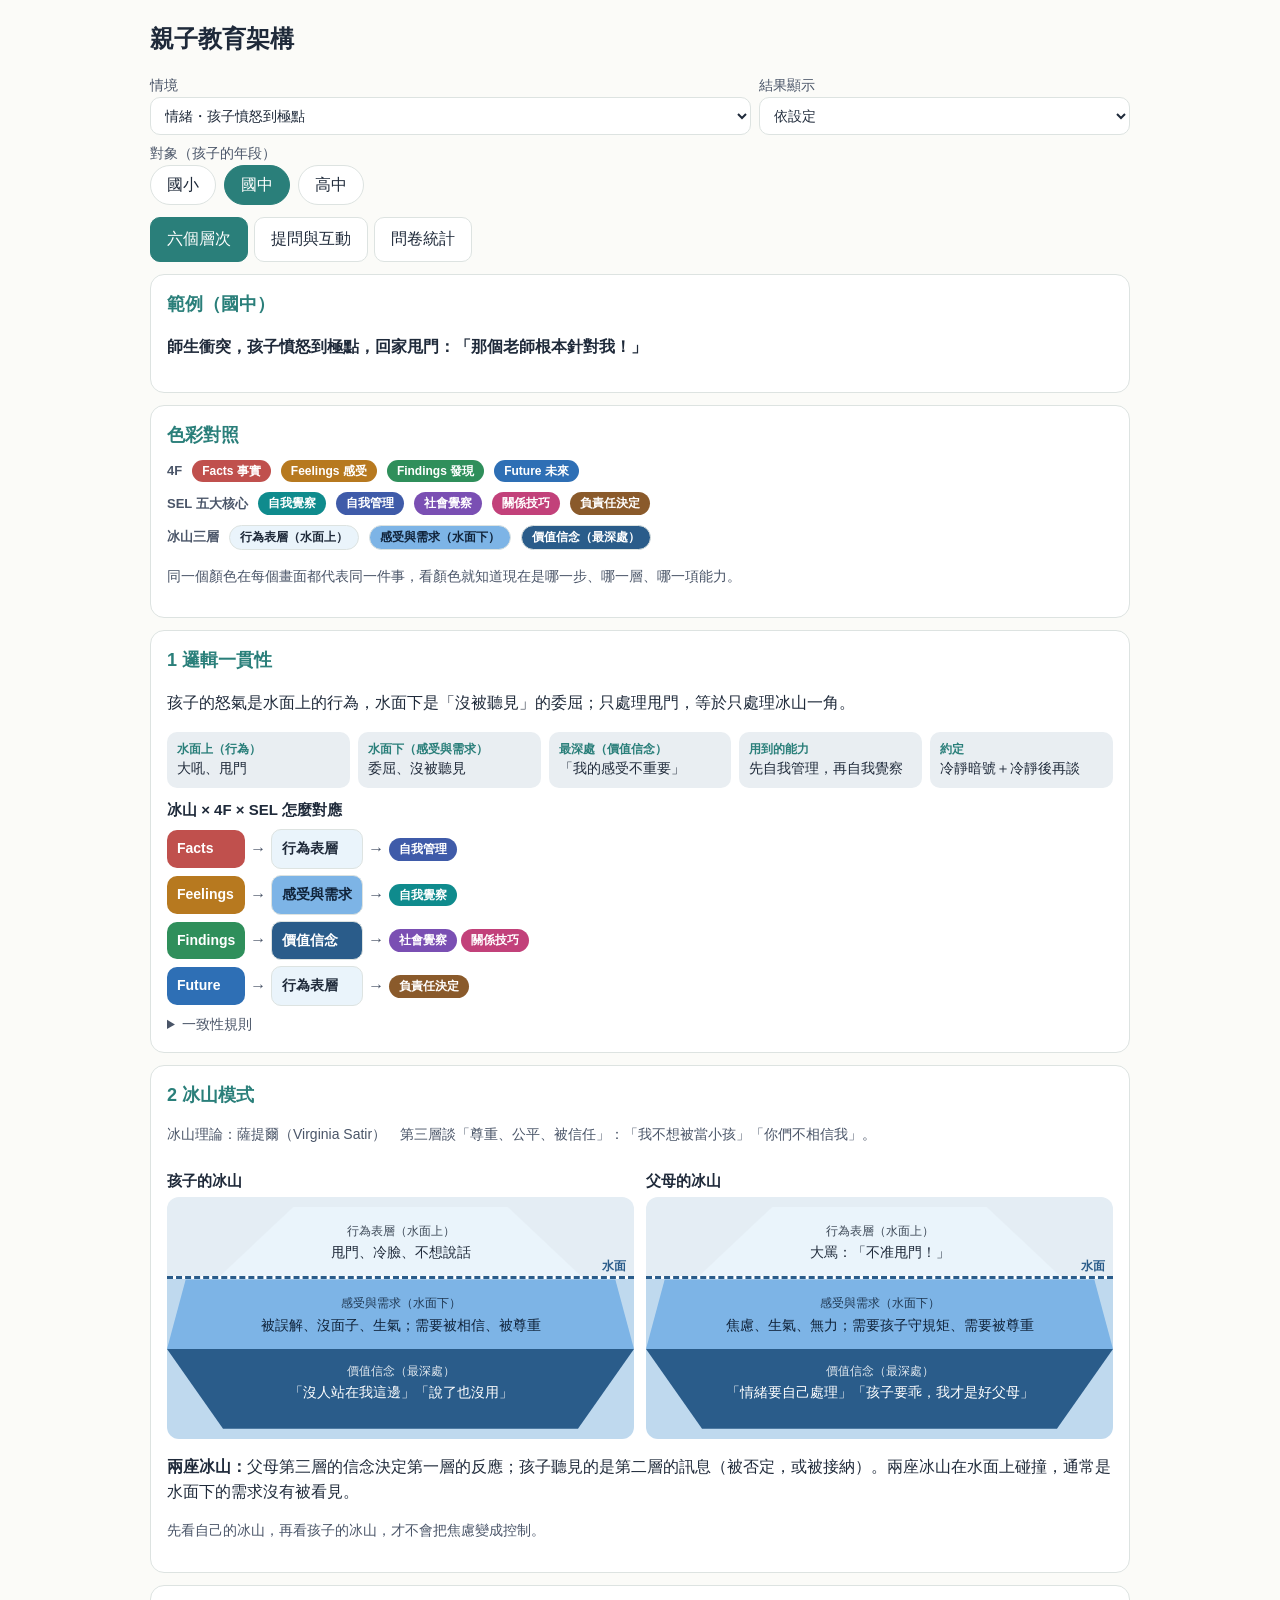
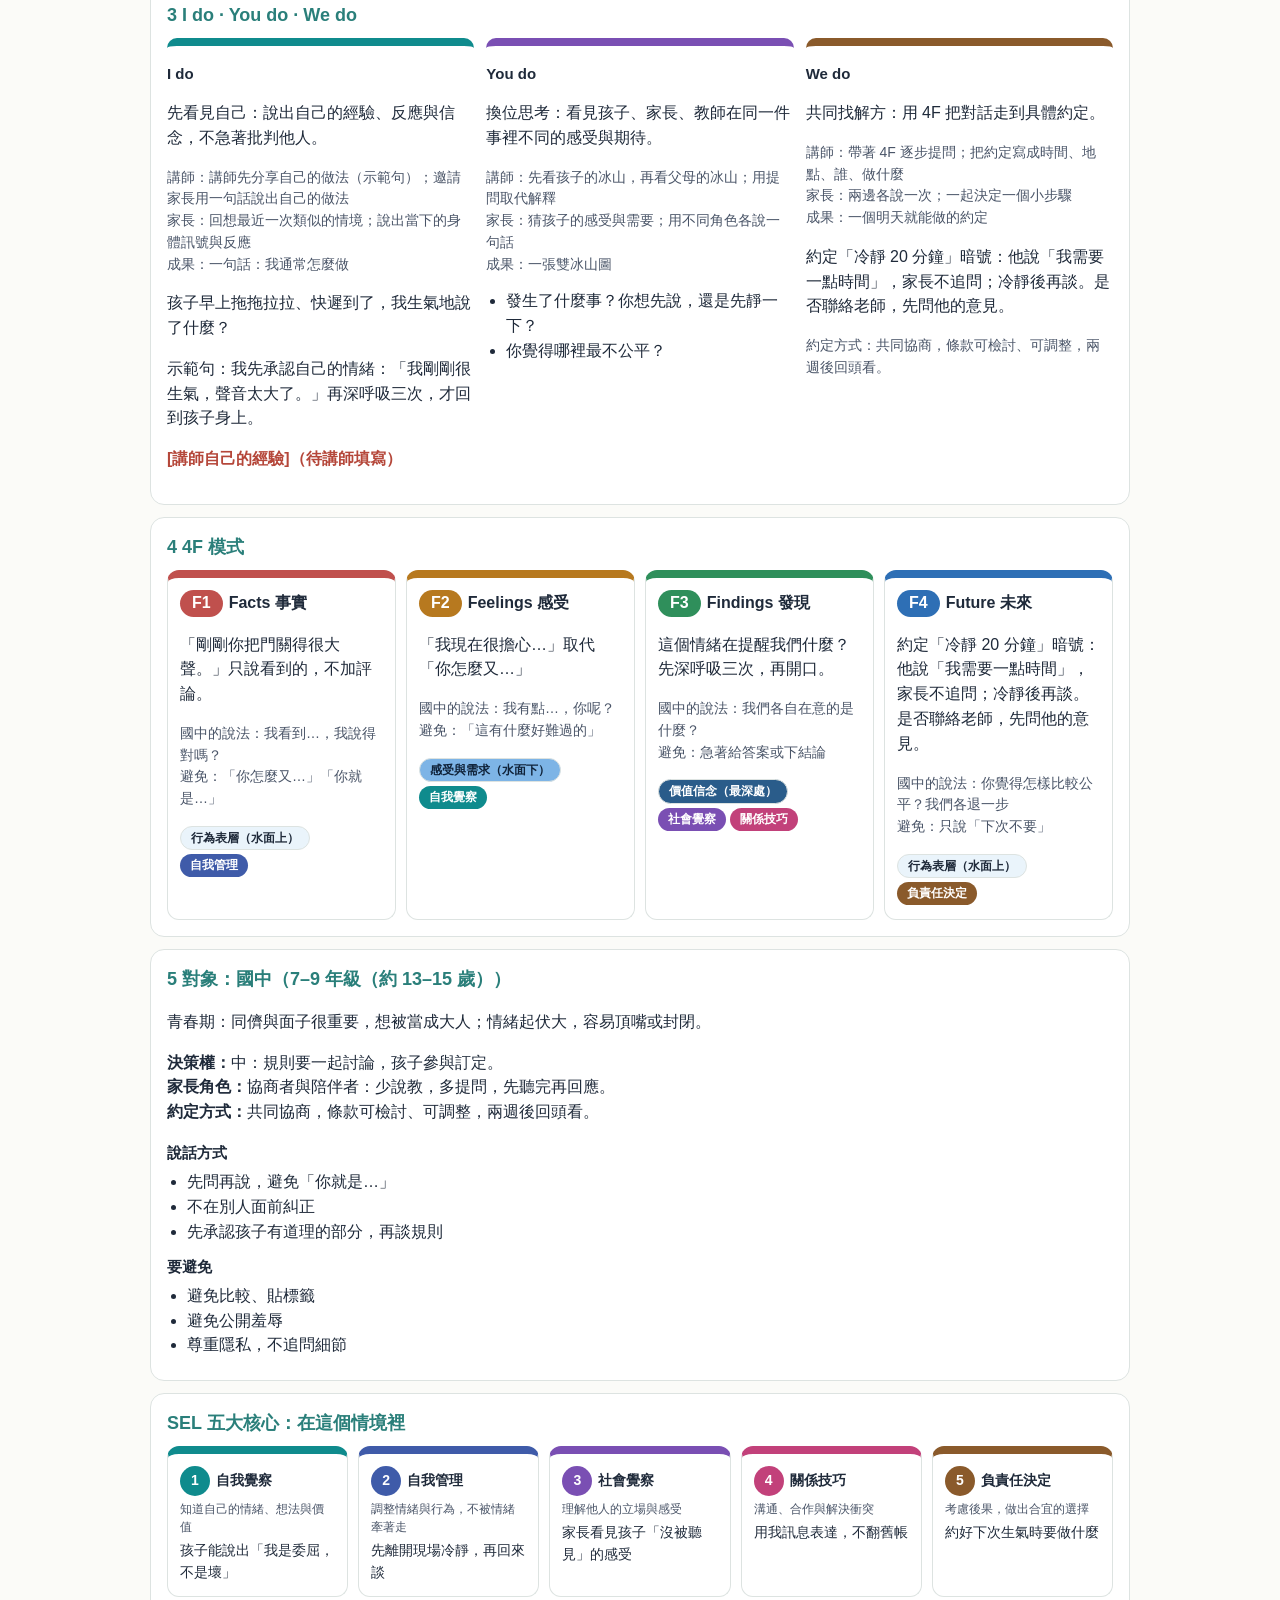
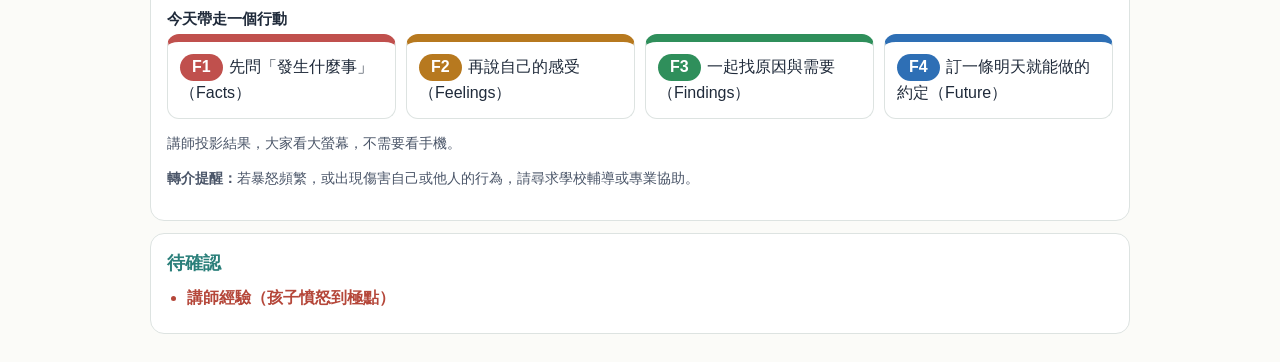
==== commit ab7288b3: "加入顏色與圖形：冰山圖、4F 四色卡片、SEL 五色卡片、色彩對照與冰山×4F×SEL 對應圖（含深色模式） Co-Authored-By: Claude Sonnet 5.5 <noreply@an" ====
--- a/demo-offline.html
+++ b/demo-offline.html
@@ -2,9 +2,9 @@
 <html lang="zh-Hant"><head><meta charset="utf-8"><meta name="viewport" content="width=device-width,initial-scale=1">
 <title>親子教育架構</title>
 <style>
-:root{--ink:#1F2A3A;--mut:#4A5568;--line:#DDE3E1;--bg:#FBFBF8;--card:#fff;--teal:#2A7F7A;--amber:#B7791F;--red:#B5473A;--blue:#2A5C8A;--track:#E9EEF2}
-@media (prefers-color-scheme: dark){:root:not([data-theme="light"]){--ink:#E6EDF3;--mut:#A9B4C2;--line:#2F3B4C;--bg:#161C26;--card:#1E2733;--teal:#5FC4BD;--amber:#E9B872;--red:#F08A7E;--blue:#7DB4E6;--track:#2C3745}}
-:root[data-theme="dark"]{--ink:#E6EDF3;--mut:#A9B4C2;--line:#2F3B4C;--bg:#161C26;--card:#1E2733;--teal:#5FC4BD;--amber:#E9B872;--red:#F08A7E;--blue:#7DB4E6;--track:#2C3745}
+:root{--ink:#1F2A3A;--mut:#4A5568;--line:#DDE3E1;--bg:#FBFBF8;--card:#fff;--teal:#2A7F7A;--amber:#B7791F;--red:#B5473A;--blue:#2A5C8A;--track:#E9EEF2;--chipfg:#FFFFFF;--sky:#E4EDF4;--sea:#BFD9EE}
+@media (prefers-color-scheme: dark){:root:not([data-theme="light"]){--ink:#E6EDF3;--mut:#A9B4C2;--line:#2F3B4C;--bg:#161C26;--card:#1E2733;--teal:#5FC4BD;--amber:#E9B872;--red:#F08A7E;--blue:#7DB4E6;--track:#2C3745;--chipfg:#10233A;--sky:#1A2230;--sea:#223B57}}
+:root[data-theme="dark"]{--ink:#E6EDF3;--mut:#A9B4C2;--line:#2F3B4C;--bg:#161C26;--card:#1E2733;--teal:#5FC4BD;--amber:#E9B872;--red:#F08A7E;--blue:#7DB4E6;--track:#2C3745;--chipfg:#10233A;--sky:#1A2230;--sea:#223B57}
 *{box-sizing:border-box}
 body{margin:0;background:var(--bg);color:var(--ink);font-family:'Noto Sans TC',Arial,sans-serif;padding:16px;line-height:1.55}
 .wrap{max-width:980px;margin:0 auto}
@@ -22,9 +22,30 @@
 .tabs button{border-radius:10px;padding:9px 16px}
 .card{background:var(--card);border:1px solid var(--line);border-radius:14px;padding:16px;margin:12px 0}
 .grid{display:grid;grid-template-columns:repeat(auto-fit,minmax(260px,1fr));gap:12px}
-.layerrow{border-left:6px solid var(--teal);background:var(--track);border-radius:8px;padding:8px 12px;margin:8px 0}
-.layerrow.l2{border-color:var(--blue)}.layerrow.l3{border-color:var(--amber)}
-.layerrow small{display:block;color:var(--mut)}
+.layerrow{border:1px solid var(--line);border-radius:10px;padding:8px 12px;margin:8px 0}
+.layerrow small{display:block;opacity:.8}
+.chip{display:inline-block;font-size:12px;font-weight:700;padding:2px 10px;border-radius:999px;margin:2px 4px 2px 0;background:var(--c);color:var(--chipfg)}
+.legend{display:flex;flex-wrap:wrap;gap:6px;align-items:center;margin:6px 0}
+.legend b{font-size:13px;color:var(--mut);margin-right:4px}
+.sky{background:var(--sky);padding:10px 0 0;border-radius:12px 12px 0 0}
+.sea{background:var(--sea);padding:0 0 10px;border-radius:0 0 12px 12px}
+.wl{position:relative;border-top:3px dashed var(--blue);height:0}
+.wl span{position:absolute;right:8px;top:-22px;font-size:12px;color:var(--blue);font-weight:700}
+.band{text-align:center;font-size:14px;line-height:1.45}
+.band small{display:block;font-size:12px;opacity:.85;margin-bottom:2px}
+.band.b1{clip-path:polygon(24% 0,76% 0,94% 100%,6% 100%);padding:16px 17% 14px;margin:0 6%}
+.band.b2{clip-path:polygon(4% 0,96% 0,100% 100%,0 100%);padding:16px 12% 14px}
+.band.b3{clip-path:polygon(0 0,100% 0,88% 100%,12% 100%);padding:14px 16% 26px}
+.f4{display:grid;grid-template-columns:repeat(auto-fit,minmax(215px,1fr));gap:10px}
+.fc{background:var(--card);border:1px solid var(--line);border-top:8px solid var(--c);border-radius:12px;padding:12px}
+.fc .fb{display:inline-block;background:var(--c);color:var(--chipfg);border-radius:999px;padding:1px 12px;font-weight:700;margin-right:6px}
+.map{display:grid;grid-template-columns:auto 18px auto 18px 1fr;gap:6px 4px;align-items:center;margin:8px 0}
+.map .ar{text-align:center;color:var(--mut)}
+.map .box{border-radius:10px;padding:8px 10px;font-size:14px;font-weight:700}
+.sel5{display:grid;grid-template-columns:repeat(auto-fit,minmax(170px,1fr));gap:10px}
+.sc{background:var(--card);border:1px solid var(--line);border-top:8px solid var(--c);border-radius:12px;padding:12px;font-size:14px}
+.sc .num{display:inline-flex;width:30px;height:30px;border-radius:50%;background:var(--c);color:var(--chipfg);align-items:center;justify-content:center;font-weight:700;margin-right:6px}
+.sc small{display:block;color:var(--mut);margin:4px 0}
 .chain{display:flex;flex-wrap:wrap;gap:8px;align-items:stretch;margin:8px 0}
 .chain div{flex:1 1 150px;background:var(--track);border-radius:10px;padding:8px 10px;font-size:14px}
 .chain b{display:block;font-size:12px;color:var(--teal)}
@@ -391,7 +412,82 @@
         "title": "我要帶走的一個行動",
         "instruction": "從今天的四個步驟中，選一個明天先做。"
       }
-    ]
+    ],
+    "colors": {
+      "note": "同一個顏色在每個畫面代表同一件事：4F 四色、SEL 五色、冰山三層。l＝淺色模式，d＝深色模式。",
+      "fourF": {
+        "facts": {
+          "l": "#C0504D",
+          "d": "#F2A5A5"
+        },
+        "feelings": {
+          "l": "#B7791F",
+          "d": "#E9B872"
+        },
+        "findings": {
+          "l": "#2F8F5B",
+          "d": "#8FD1A0"
+        },
+        "future": {
+          "l": "#2E6FB5",
+          "d": "#9CC3E8"
+        }
+      },
+      "sel": {
+        "self_awareness": {
+          "l": "#0F8B8D",
+          "d": "#4FD1D3"
+        },
+        "self_management": {
+          "l": "#3F5BA9",
+          "d": "#8FA8F0"
+        },
+        "social_awareness": {
+          "l": "#7A4FB3",
+          "d": "#B79BE0"
+        },
+        "relationship_skills": {
+          "l": "#C2417A",
+          "d": "#F08AB5"
+        },
+        "responsible_decision": {
+          "l": "#8A5A2B",
+          "d": "#D9A066"
+        }
+      },
+      "iceberg": {
+        "behavior": {
+          "bg": {
+            "l": "#EAF4FB",
+            "d": "#2C3F55"
+          },
+          "fg": {
+            "l": "#1F2A3A",
+            "d": "#E6EDF3"
+          }
+        },
+        "feeling": {
+          "bg": {
+            "l": "#7DB4E6",
+            "d": "#3E6E9E"
+          },
+          "fg": {
+            "l": "#10233A",
+            "d": "#F2F6FA"
+          }
+        },
+        "belief": {
+          "bg": {
+            "l": "#2A5C8A",
+            "d": "#1E3A5F"
+          },
+          "fg": {
+            "l": "#FFFFFF",
+            "d": "#E6EDF3"
+          }
+        }
+      }
+    }
   },
   "audiences": {
     "elementary": {
@@ -1301,9 +1397,9 @@
         { label: '約定', text: s.chain.agreement }
       ],
       fourFPath: f.fourFOrder.map(id => ({
-        step: f.fourF.find(x => x.id === id).label,
-        iceberg: icebergLabel(fw, f.fourFToIceberg[id]),
-        sel: f.fourFToSEL[id].map(x => selLabel(fw, x))
+        id, step: f.fourF.find(x => x.id === id).label,
+        icebergId: f.fourFToIceberg[id], iceberg: icebergLabel(fw, f.fourFToIceberg[id]),
+        selIds: f.fourFToSEL[id], sel: f.fourFToSEL[id].map(x => selLabel(fw, x))
       })),
       rules: f.coherenceRules
     };
@@ -1328,8 +1424,8 @@
         id, label: meta.label, prompt: meta.prompt, avoid: meta.avoid,
         script: id === 'future' ? v.future : s.wedoScript[id],
         stem: st[id],
-        iceberg: icebergLabel(fw, f.fourFToIceberg[id]),
-        sel: f.fourFToSEL[id].map(x => selLabel(fw, x)),
+        iceberg: icebergLabel(fw, f.fourFToIceberg[id]), icebergId: f.fourFToIceberg[id],
+        sel: f.fourFToSEL[id].map(x => selLabel(fw, x)), selIds: f.fourFToSEL[id],
         questions: f.questionBank[a][id === 'facts' ? 'behavior' : id === 'feelings' ? 'feeling' : id === 'findings' ? 'belief' : 'future']
       };
     });
@@ -1563,6 +1659,11 @@
       if (!qb) return E('提問庫缺少年段：' + a);
       ['behavior', 'feeling', 'belief', 'future'].forEach(k => { if (!qb[k] || !qb[k].length) E('提問庫 ' + a + ' 缺 ' + k); });
     });
+    // 色彩：4F、SEL、冰山每一項都要有顏色
+    const col = f.colors || {};
+    f.fourFOrder.forEach(id => { if (!col.fourF || !col.fourF[id]) E('缺少 4F 顏色：' + id); });
+    selIds.forEach(id => { if (!col.sel || !col.sel[id]) E('缺少 SEL 顏色：' + id); });
+    LAYER_IDS.forEach(id => { if (!col.iceberg || !col.iceberg[id]) E('缺少冰山顏色：' + id); });
     // survey
     const items = {};
     fw.survey.groups.forEach(g => g.items.forEach(i => { items[g.key + '|' + i] = true; if (!fw.survey.studentItems[i]) E('學生版問卷缺少：' + i); }));
@@ -1631,31 +1732,60 @@
 function drawTabs(){ $('tabs').innerHTML=TABS.map(t=>'<button data-t="'+t[0]+'" class="'+(state.tab===t[0]?'on':'')+'">'+t[1]+'</button>').join('');}
 function plan(){return PF.buildPlan(fw,{situation:state.sit,audience:state.aud,resultsDisplay:$('rd').value||undefined});}
 function ul(a){return '<ul>'+a.map(x=>'<li>'+esc(x)+'</li>').join('')+'</ul>';}
-function icebergCol(title,ic,layers){
-  return '<div><h3>'+title+'</h3>'+layers.map((l,i)=>'<div class="layerrow l'+(i+1)+'"><small>'+esc(l.label)+'</small>'+esc(ic[l.id])+'</div>').join('')+'</div>';}
+function colorCSS(){const c=fw.core.colors;let l='',d='';
+  Object.keys(c.fourF).forEach(k=>{l+='--f-'+k+':'+c.fourF[k].l+';';d+='--f-'+k+':'+c.fourF[k].d+';';});
+  Object.keys(c.sel).forEach(k=>{l+='--s-'+k+':'+c.sel[k].l+';';d+='--s-'+k+':'+c.sel[k].d+';';});
+  Object.keys(c.iceberg).forEach(k=>{l+='--i-'+k+':'+c.iceberg[k].bg.l+';--if-'+k+':'+c.iceberg[k].fg.l+';';d+='--i-'+k+':'+c.iceberg[k].bg.d+';--if-'+k+':'+c.iceberg[k].fg.d+';';});
+  return ':root{'+l+'}@media (prefers-color-scheme: dark){:root:not([data-theme="light"]){'+d+'}}:root[data-theme="dark"]{'+d+'}';}
+const st=document.createElement('style');st.textContent=colorCSS();document.head.appendChild(st);
+const chipF=(id,t)=>'<span class="chip" style="--c:var(--f-'+id+')">'+esc(t)+'</span>';
+const chipS=(id,t)=>'<span class="chip" style="--c:var(--s-'+id+')">'+esc(t)+'</span>';
+const chipI=(id,t)=>'<span class="chip" style="background:var(--i-'+id+');color:var(--if-'+id+');border:1px solid var(--line)">'+esc(t)+'</span>';
+const selOf=id=>fw.core.sel.find(x=>x.id===id);
+const fOf=id=>fw.core.fourF.find(x=>x.id===id);
+const iceBg=id=>'background:var(--i-'+id+');color:var(--if-'+id+')';
+
+function icebergBlock(title,ic,layers){
+  const L=layers;
+  const band=(i,cls)=>'<div class="band '+cls+'" style="'+iceBg(L[i].id)+'"><small>'+esc(L[i].label)+'</small>'+esc(ic[L[i].id])+'</div>';
+  return '<div><h3>'+title+'</h3><div class="sky">'+band(0,'b1')+'</div><div class="wl"><span>水面</span></div><div class="sea">'+band(1,'b2')+band(2,'b3')+'</div></div>';}
+
+function legendCard(){
+  const c=fw.core;
+  return '<div class="card"><h2>色彩對照</h2><div class="legend"><b>4F</b>'+c.fourFOrder.map(id=>chipF(id,fOf(id).label)).join('')+'</div>'
+   +'<div class="legend"><b>SEL 五大核心</b>'+c.sel.map(s=>chipS(s.id,s.label)).join('')+'</div>'
+   +'<div class="legend"><b>冰山三層</b>'+c.iceberg.layers.map(l=>chipI(l.id,l.label)).join('')+'</div>'
+   +'<p class="mut">同一個顏色在每個畫面都代表同一件事，看顏色就知道現在是哪一步、哪一層、哪一項能力。</p></div>';
+}
 
 // ───────── 層次 ─────────
 function viewLayers(){
   const p=plan(),L=p.layers,c=L.coherence,ib=L.iceberg,a=L.audience;let h='';
   h+='<div class="card"><h2>範例（'+esc(p.audienceLabel)+'）</h2><p><b>'+esc(p.example)+'</b></p>'+(p.extras.leadIn?'<p class="mut">'+esc(p.extras.leadIn)+'</p>':'')+'</div>';
+  h+=legendCard();
   h+='<div class="card"><h2>1 邏輯一貫性</h2><p>'+esc(c.storyline)+'</p><div class="chain">'+c.chain.map(x=>'<div><b>'+esc(x.label)+'</b>'+esc(x.text)+'</div>').join('')+'</div>'
-   +'<h3>4F 與冰山、SEL 對應</h3><ul>'+c.fourFPath.map(x=>'<li><b>'+esc(x.step)+'</b> → '+esc(x.iceberg)+'；能力：'+esc(x.sel.join('、'))+'</li>').join('')+'</ul>'
+   +'<h3>冰山 × 4F × SEL 怎麼對應</h3><div class="map">'+c.fourFPath.map(x=>
+     '<div class="box" style="background:var(--f-'+x.id+');color:var(--chipfg)">'+esc(x.step.split(' ')[0])+'</div><div class="ar">→</div>'
+    +'<div class="box" style="'+iceBg(x.icebergId)+';border:1px solid var(--line)">'+esc(x.iceberg.replace(/（.*）/,''))+'</div><div class="ar">→</div>'
+    +'<div>'+x.selIds.map(s=>chipS(s,selOf(s).label)).join('')+'</div>').join('')+'</div>'
    +'<details><summary class="mut">一致性規則</summary>'+ul(c.rules)+'</details></div>';
-  h+='<div class="card"><h2>2 冰山模式</h2><p class="mut">'+esc(ib.note)+'　'+esc(ib.depthNote)+'</p><div class="grid">'+icebergCol('孩子的冰山',ib.child,ib.layers)+icebergCol('父母的冰山',ib.parent,ib.layers)+'</div>'
+  h+='<div class="card"><h2>2 冰山模式</h2><p class="mut">'+esc(ib.note)+'　'+esc(ib.depthNote)+'</p><div class="grid">'+icebergBlock('孩子的冰山',ib.child,ib.layers)+icebergBlock('父母的冰山',ib.parent,ib.layers)+'</div>'
    +'<p><b>兩座冰山：</b>'+esc(ib.interplay)+'</p><p class="mut">'+esc(ib.rule)+'</p></div>';
-  h+='<div class="card"><h2>3 I do · You do · We do</h2><div class="grid">'+L.stages.map(s=>{
-    let x='<div><h3>'+esc(s.label)+'</h3><p>'+esc(s.purpose)+'</p>';
+  h+='<div class="card"><h2>3 I do · You do · We do</h2><div class="grid">'+L.stages.map((s,i)=>{
+    const col=['var(--s-self_awareness)','var(--s-social_awareness)','var(--s-responsible_decision)'][i];
+    let x='<div style="border-top:8px solid '+col+';border-radius:10px;padding-top:6px"><h3>'+esc(s.label)+'</h3><p>'+esc(s.purpose)+'</p>';
     x+='<p class="mut">講師：'+esc(s.leaderMoves.join('；'))+'<br>家長：'+esc(s.participantMoves.join('；'))+'<br>成果：'+esc(s.output)+'</p>';
     if(s.id==='ido')x+='<p>'+esc(s.content.trigger)+'</p><p>示範句：'+esc(s.content.model)+'</p><p class="'+(s.content.experience.status==='TODO'?'todo':'')+'">'+esc(s.content.experience.text)+'</p>';
     if(s.id==='youdo'){x+=ul(s.content.questions);if(s.content.reasons)x+='<p class="mut">可能的原因：'+esc(s.content.reasons.join('、'))+'</p>';}
     if(s.id==='wedo')x+='<p>'+esc(s.content.future)+'</p><p class="mut">約定方式：'+esc(s.content.contractStyle)+'</p>';
     return x+'</div>';}).join('')+'</div></div>';
-  h+='<div class="card"><h2>4 4F 模式</h2>'+L.fourF.map(f=>'<div class="item"><b>'+esc(f.label)+'</b> <span class="tag">'+esc(f.iceberg)+'</span><span class="tag">'+esc(f.sel.join('、'))+'</span>'
-   +'<p>'+esc(f.script)+'</p><p class="mut">'+esc(a.label)+'的說法：'+esc(f.stem)+'　避免：'+esc(f.avoid)+'</p></div>').join('')+'</div>';
+  h+='<div class="card"><h2>4 4F 模式</h2><div class="f4">'+L.fourF.map((f,i)=>'<div class="fc" style="--c:var(--f-'+f.id+')"><span class="fb">F'+(i+1)+'</span><b>'+esc(f.label)+'</b>'
+   +'<p>'+esc(f.script)+'</p><p class="mut">'+esc(a.label)+'的說法：'+esc(f.stem)+'<br>避免：'+esc(f.avoid)+'</p>'
+   +'<div>'+chipI(f.icebergId,f.iceberg)+f.selIds.map(s=>chipS(s,selOf(s).label)).join('')+'</div></div>').join('')+'</div></div>';
   h+='<div class="card"><h2>5 對象：'+esc(a.label)+'（'+esc(a.grades)+'）</h2><p>'+esc(a.developmental)+'</p><p><b>決策權：</b>'+esc(a.autonomy)+'<br><b>家長角色：</b>'+esc(a.parentRole)+'<br><b>約定方式：</b>'+esc(a.contractStyle)+'</p><h3>說話方式</h3>'+ul(a.language)+'<h3>要避免</h3>'+ul(a.cautions)+'</div>';
-  h+='<div class="card"><h2>SEL 五大核心在這個情境</h2><ul>'+p.extras.sel.map(s=>'<li><b>'+esc(s.label)+'</b>：'+esc(s.inThisCase)+'</li>').join('')+'</ul>'
+  h+='<div class="card"><h2>SEL 五大核心：在這個情境裡</h2><div class="sel5">'+p.extras.sel.map((s,i)=>'<div class="sc" style="--c:var(--s-'+s.id+')"><span class="num">'+(i+1)+'</span><b>'+esc(s.label)+'</b><small>'+esc(s.desc)+'</small>'+esc(s.inThisCase)+'</div>').join('')+'</div>'
    +(p.extras.system?'<h3>系統觀</h3><p>'+esc(p.extras.system.layers.join(' → '))+'<br>'+esc(p.extras.system.question)+'</p>':'')
-   +'<h3>今天帶走一個行動</h3><ol>'+p.extras.closing.map(x=>'<li>'+esc(x)+'</li>').join('')+'</ol>'
+   +'<h3>今天帶走一個行動</h3><div class="f4">'+p.extras.closing.map((x,i)=>'<div class="fc" style="--c:var(--f-'+fw.core.fourFOrder[i]+')"><span class="fb">F'+(i+1)+'</span>'+esc(x)+'</div>').join('')+'</div>'
    +'<p class="mut">'+esc(p.extras.results.text)+'</p>'+(p.extras.referral?'<p class="mut"><b>轉介提醒：</b>'+esc(p.extras.referral)+'</p>':'')+'</div>';
   if(p.todos.length)h+='<div class="card"><h2>待確認</h2><ul>'+p.todos.map(t=>'<li class="todo">'+esc(t)+'</li>').join('')+'</ul></div>';
   return h;
@@ -1674,13 +1804,13 @@
     if(it.type==='scale')h+='<input type="range" min="1" max="5" value="3" data-scale="'+idx+'"> <span id="sv'+idx+'">3</span>　<span class="mut">'+esc(d.labels[0])+' ←→ '+esc(d.labels[1])+'</span>';
     if(it.type==='reflect'){ if(d.model)h+='<p class="mut">示範：'+esc(d.model)+'</p>'; h+='<textarea rows="2" placeholder="用一句話寫下來"></textarea>'; if(d.options)h+=d.options.map(o=>'<label style="color:var(--ink)"><input type="radio" name="cr"> '+esc(o)+'</label>').join(''); }
     if(it.type==='guess'){ const n=state.guess; h+='<p><b>'+esc(d.example)+'</b></p>'
-        +d.steps.map((s,i)=>'<div class="layerrow l'+(i+1)+'"><small>'+esc(s.label)+'</small>'+(i<=n?esc(s.text):'？')+'</div>').join('')
+        +d.steps.map((s,i)=>'<div class="layerrow" style="'+iceBg(s.layer)+'"><small>'+esc(s.label)+'</small>'+(i<=n?esc(s.text):'？')+'</div>').join('')
         +'<button class="primary" data-guess="1">'+(n>=2?'重來':'按一下（第 '+(n+2)+' 下揭曉）')+'</button>'; }
-    if(it.type==='match'){ const sh=shuffle(d.items,state.sit+state.aud); h+=sh.map((x,i)=>'<div class="item"><p>'+esc(x.text)+'</p><select data-match="'+idx+'" data-ans="'+x.answer+'"><option value="">放進哪一層？</option>'+d.layers.map(l=>'<option value="'+l.id+'">'+esc(l.label)+'</option>').join('')+'</select> <span class="r"></span></div>').join('')+'<button data-check="match" data-i="'+idx+'">檢查</button>'; }
+    if(it.type==='match'){ h+='<div class="legend">'+d.layers.map(l=>chipI(l.id,l.label)).join('')+'</div>'; const sh=shuffle(d.items,state.sit+state.aud); h+=sh.map((x,i)=>'<div class="item"><p>'+esc(x.text)+'</p><select data-match="'+idx+'" data-ans="'+x.answer+'"><option value="">放進哪一層？</option>'+d.layers.map(l=>'<option value="'+l.id+'">'+esc(l.label)+'</option>').join('')+'</select> <span class="r"></span></div>').join('')+'<button data-check="match" data-i="'+idx+'">檢查</button>'; }
     if(it.type==='roleswap')h+=d.roles.map(r=>'<label style="color:var(--ink)">'+esc(r.role)+'會說什麼？<textarea rows="2"></textarea></label><details><summary class="mut">提示</summary><p class="mut">他心裡可能相信：'+esc(r.hint)+'</p></details>').join('');
     if(it.type==='order'){ const sh=shuffle(d.items,state.aud+state.sit+'o'); h+=sh.map(x=>'<div class="item"><p>'+esc(x.text)+'</p><select data-order="'+idx+'" data-ans="'+x.answer+'"><option value="">第幾步？</option><option>1</option><option>2</option><option>3</option><option>4</option></select> <span class="r"></span></div>').join('')+'<button data-check="order" data-i="'+idx+'">檢查</button>'; }
     if(it.type==='commit'){ h+=d.fields.map(f=>'<label style="color:var(--ink)">'+esc(f)+'<input type="text"></label>').join('')+'<p class="mut">參考：'+esc(d.example)+'</p>'; }
-    if(it.type==='ladder')h+=d.rungs.map((r,i)=>'<div class="layerrow l'+(i%3+1)+'"><small>'+esc(r.layer)+'</small>'+ul(r.questions)+'</div>').join('');
+    if(it.type==='ladder')h+=d.rungs.map((r,i)=>'<div class="layerrow" style="'+(['behavior','feeling','belief'][i]?iceBg(['behavior','feeling','belief'][i]):i===3?'background:var(--f-future);color:var(--chipfg)':'')+'"><small>'+esc(r.layer)+'</small>'+ul(r.questions)+'</div>').join('');
     h+='</div>';
   });
   return h;
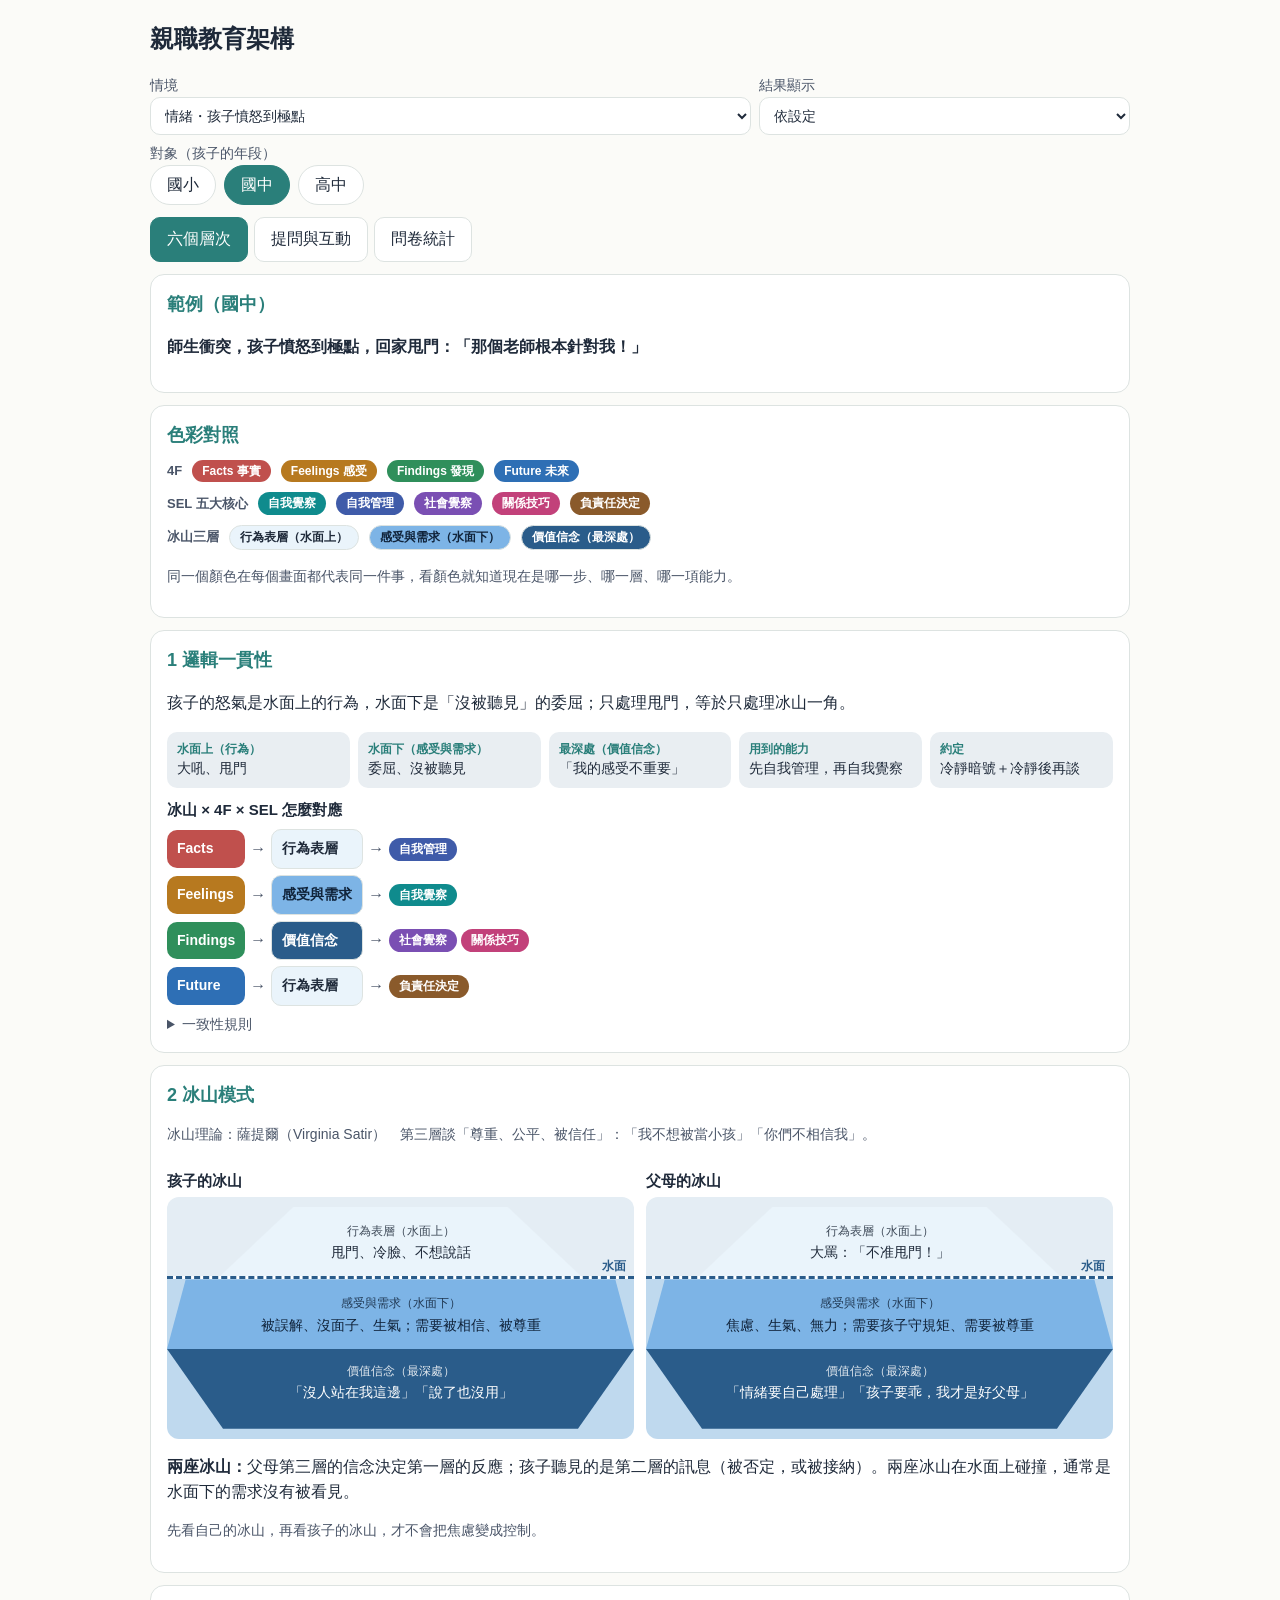
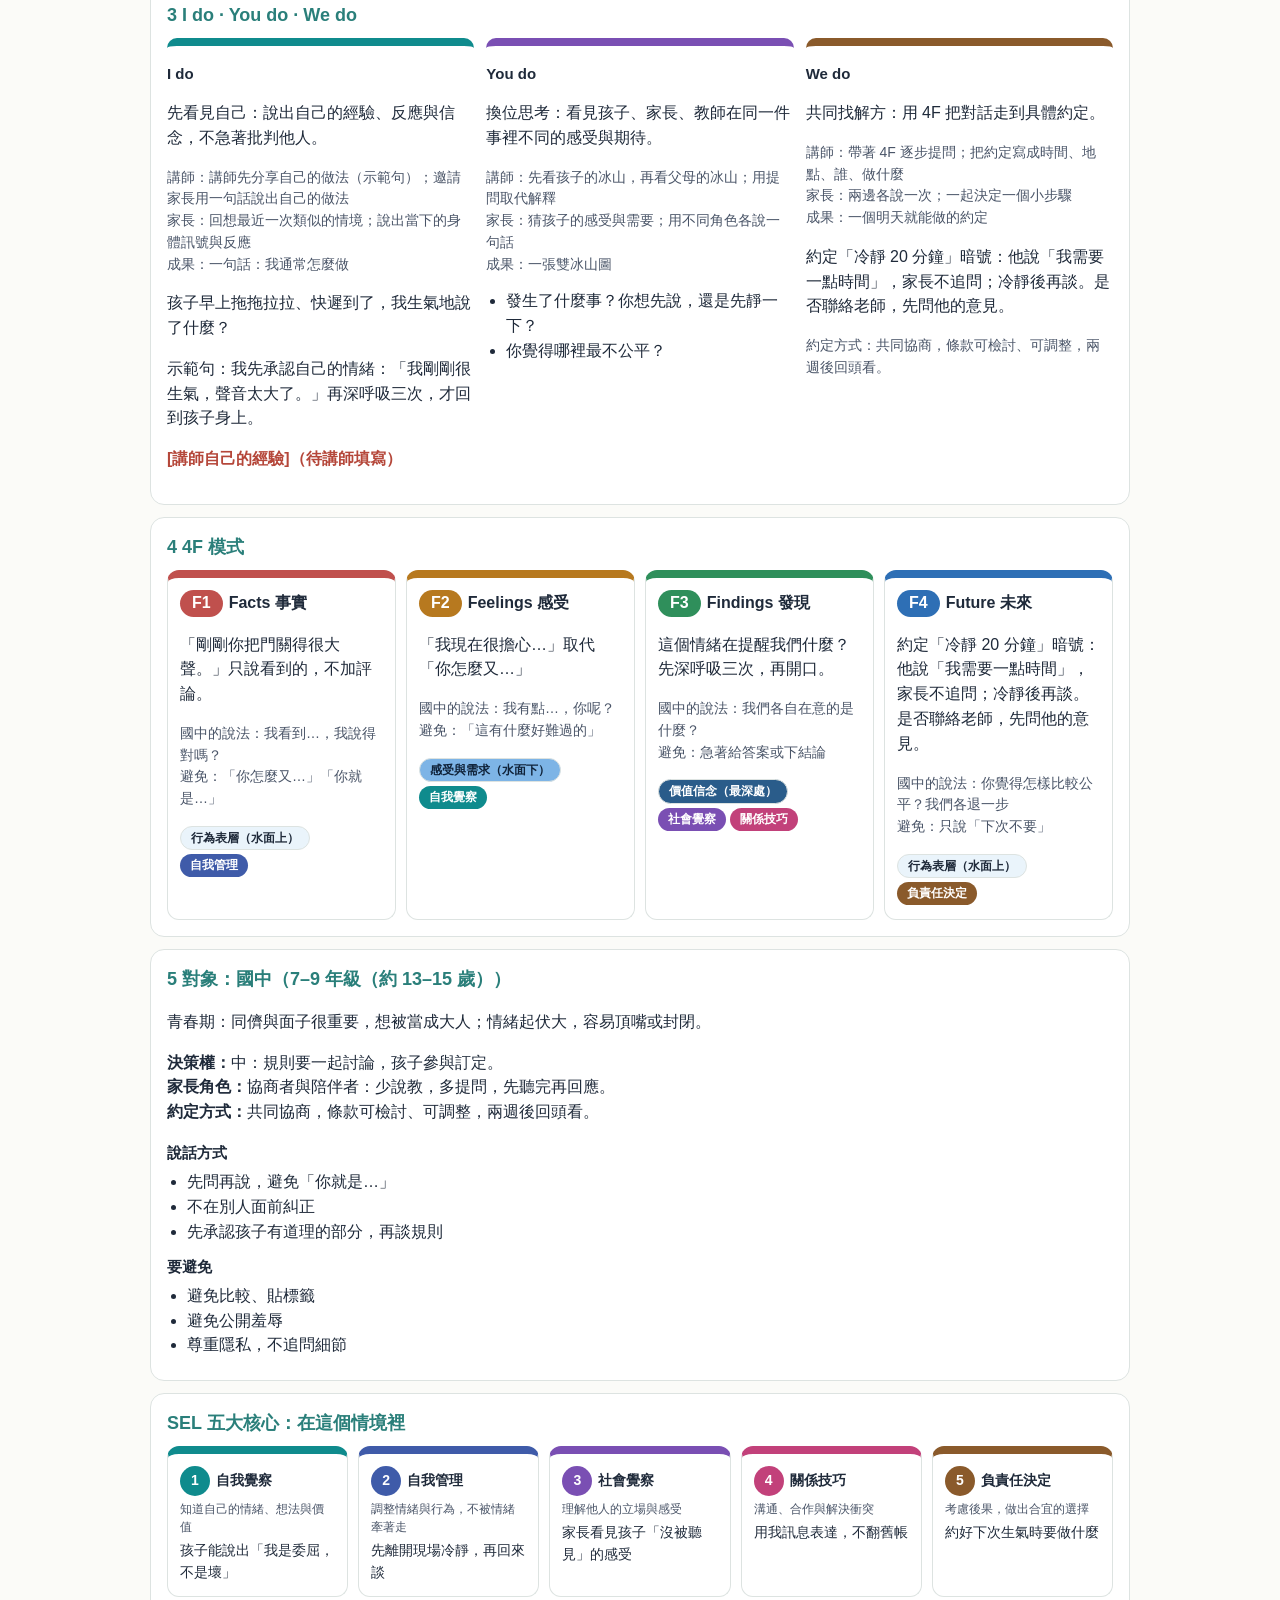
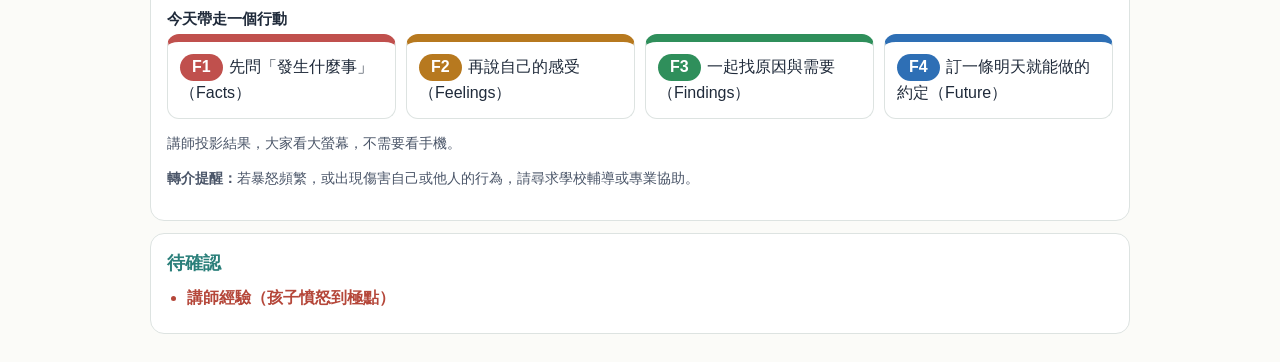
==== commit 80481024: "名稱修正為「親職教育架構」；修正手機版頁首換行 Co-Authored-By: Claude Sonnet 5.5 <noreply@anthropic.com> Claude-Session: ht" ====
--- a/demo-offline.html
+++ b/demo-offline.html
@@ -1,6 +1,6 @@
 <!doctype html>
 <html lang="zh-Hant"><head><meta charset="utf-8"><meta name="viewport" content="width=device-width,initial-scale=1">
-<title>親子教育架構</title>
+<title>親職教育架構</title>
 <style>
 :root{--ink:#1F2A3A;--mut:#4A5568;--line:#DDE3E1;--bg:#FBFBF8;--card:#fff;--teal:#2A7F7A;--amber:#B7791F;--red:#B5473A;--blue:#2A5C8A;--track:#E9EEF2;--chipfg:#FFFFFF;--sky:#E4EDF4;--sea:#BFD9EE}
 @media (prefers-color-scheme: dark){:root:not([data-theme="light"]){--ink:#E6EDF3;--mut:#A9B4C2;--line:#2F3B4C;--bg:#161C26;--card:#1E2733;--teal:#5FC4BD;--amber:#E9B872;--red:#F08A7E;--blue:#7DB4E6;--track:#2C3745;--chipfg:#10233A;--sky:#1A2230;--sea:#223B57}}
@@ -66,7 +66,7 @@
 .rank .n{flex:0 0 28px;height:28px;border-radius:50%;background:var(--teal);color:#fff;text-align:center;line-height:28px;font-weight:700}
 </style></head>
 <body><div class="wrap">
-<h1>親子教育架構</h1>
+<h1>親職教育架構</h1>
 <div class="row">
   <div style="flex:2 1 260px"><label>情境<select id="sit"></select></label></div>
   <div style="flex:1 1 200px"><label>結果顯示<select id="rd"><option value="">依設定</option><option value="projector">講師投影</option><option value="phone">家長／學生看手機</option></select></label></div>
@@ -77,7 +77,7 @@
 <div id="view"></div>
 </div>
 <script>window.FW_EMBED={
-  "name": "親子教育架構",
+  "name": "親職教育架構",
   "version": "2.0.0",
   "status": "draft（待講師確認標註為 TODO 的欄位）",
   "layers": [
@@ -1365,7 +1365,7 @@
     "defaultAudience": "junior"
   }
 };</script>
-<script>// 親子教育架構 v2：依「情境 × 年段」產生六個層次的內容，並處理家長／學生問卷統計
+<script>// 親職教育架構 v2：依「情境 × 年段」產生六個層次的內容，並處理家長／學生問卷統計
 // 用法：const plan = ParentingFramework.buildPlan(fw, { situation: 'procrastination', audience: 'junior' });
 (function (root, factory) {
   if (typeof module === 'object' && module.exports) module.exports = factory();
